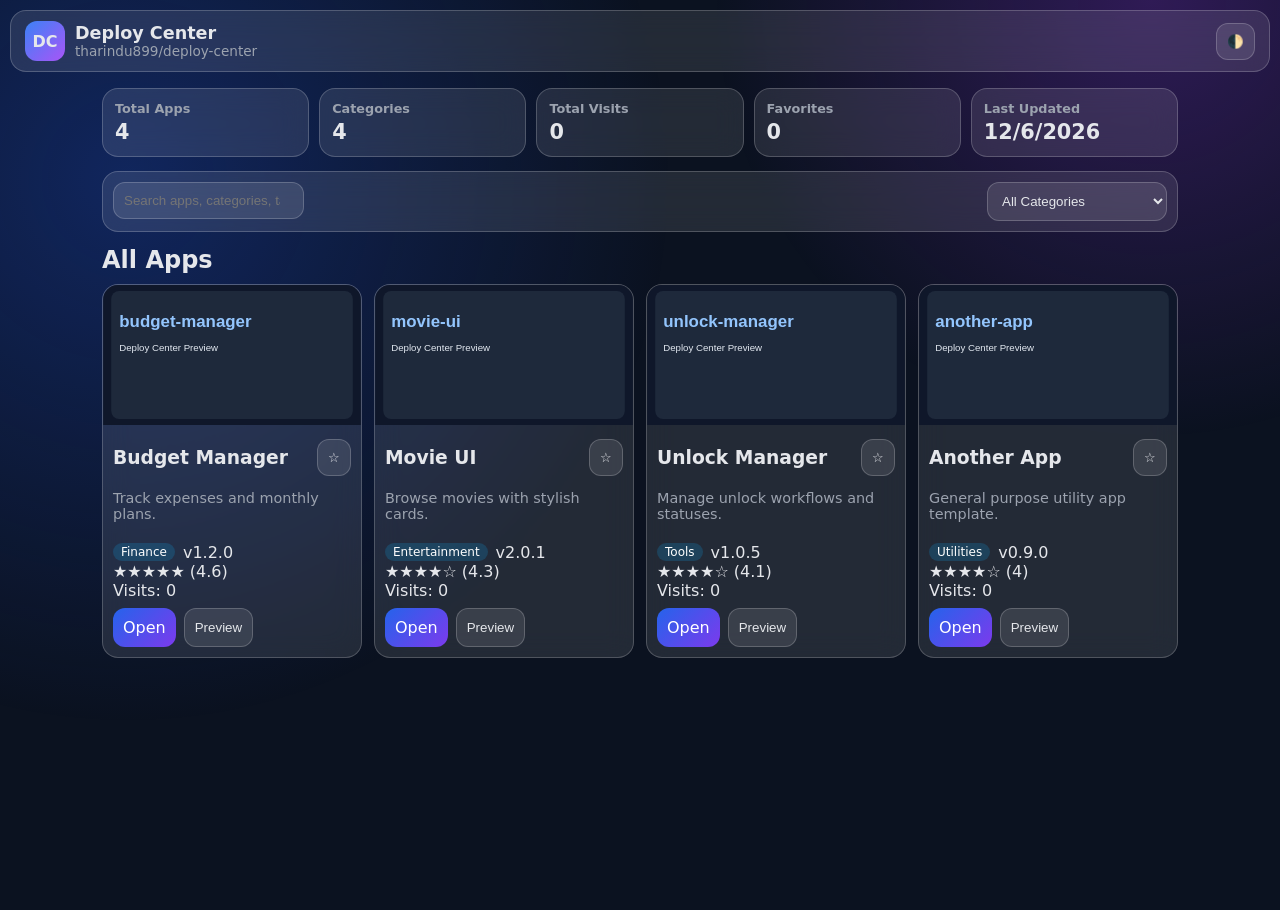
==== index.html @ abc6477f "Replace binary assets with SVG-only assets" ====
<!doctype html>
<html lang="en">
  <head>
    <meta charset="UTF-8" />
    <meta name="viewport" content="width=device-width, initial-scale=1, viewport-fit=cover" />
    <meta name="theme-color" content="#111827" />
    <title>Deploy Center • Web Hub</title>
    <link rel="manifest" href="manifest.json" />
    <link rel="stylesheet" href="style.css" />
  </head>
  <body>
    <div class="bg-gradient"></div>
    <header class="topbar glass">
      <div class="brand">
        <div class="logo">DC</div>
        <div>
          <h1>Deploy Center</h1>
          <p>tharindu899/deploy-center</p>
        </div>
      </div>
      <div class="top-actions">
        <button id="themeToggle" class="btn icon-btn" title="Toggle theme (T)">🌓</button>
      </div>
    </header>

    <main class="container">
      <section class="stats-grid" id="stats"></section>

      <section class="toolbar glass">
        <div class="search-wrap">
          <input id="searchInput" type="search" placeholder="Search apps, categories, tags... ( / )" autocomplete="off" />
          <ul id="suggestions" class="suggestions"></ul>
        </div>
        <select id="categoryFilter">
          <option value="all">All Categories</option>
        </select>
      </section>

      <section id="recentSection" class="section-block">
        <h2>Recent Apps</h2>
        <div id="recentGrid" class="cards-grid"></div>
      </section>

      <section class="section-block">
        <h2>All Apps</h2>
        <div id="appsGrid" class="cards-grid"></div>
      </section>
    </main>

    <button id="installBtn" class="install-fab hidden" title="Install App">Install</button>

    <div id="previewModal" class="modal hidden" aria-hidden="true">
      <div class="modal-content glass">
        <button id="closeModal" class="btn close-btn">✕</button>
        <h3 id="previewTitle">Preview</h3>
        <iframe id="previewFrame" loading="lazy" title="App Preview"></iframe>
      </div>
    </div>

    <template id="cardTemplate">
      <article class="app-card glass">
        <img class="thumb" alt="" />
        <div class="card-body">
          <div class="title-row">
            <h3></h3>
            <button class="btn fav-btn" title="Toggle favorite">☆</button>
          </div>
          <p class="desc"></p>
          <div class="meta">
            <span class="badge category"></span>
            <span class="version"></span>
          </div>
          <div class="stars"></div>
          <div class="visits"></div>
          <div class="actions">
            <a class="btn open-btn" target="_blank" rel="noopener">Open</a>
            <button class="btn preview-btn">Preview</button>
          </div>
        </div>
      </article>
    </template>

    <script src="script.js"></script>
  </body>
</html>
---- style.css ----
:root {
  --bg: #0b1220;
  --text: #e5e7eb;
  --muted: #9ca3af;
  --glass: rgba(255,255,255,.1);
  --border: rgba(255,255,255,.2);
  --accent: #60a5fa;
}
:root.light {
  --bg: #f3f4f6;
  --text: #111827;
  --muted: #374151;
  --glass: rgba(255,255,255,.7);
  --border: rgba(255,255,255,.9);
  --accent: #2563eb;
}
*{box-sizing:border-box}
body{margin:0;font-family:Inter,system-ui,sans-serif;background:var(--bg);color:var(--text);min-height:100vh}
.bg-gradient{position:fixed;inset:0;background:radial-gradient(circle at 10% 20%,#1d4ed855,transparent 40%),radial-gradient(circle at 90% 0%,#9333ea44,transparent 30%);z-index:-1;animation:float 8s ease-in-out infinite alternate}
@keyframes float{to{transform:translateY(-18px)}}
.glass{backdrop-filter:blur(14px);background:var(--glass);border:1px solid var(--border);border-radius:16px}
.topbar{position:sticky;top:0;z-index:10;margin:10px;padding:10px 14px;display:flex;justify-content:space-between;align-items:center}
.brand{display:flex;gap:10px;align-items:center}.brand h1{font-size:1.1rem;margin:0}.brand p{margin:0;font-size:.85rem;color:var(--muted)}
.logo{width:40px;height:40px;border-radius:12px;background:linear-gradient(135deg,#3b82f6,#a855f7);display:grid;place-items:center;font-weight:700}
.container{max-width:1100px;margin:16px auto;padding:0 12px 84px}
.stats-grid{display:grid;grid-template-columns:repeat(auto-fit,minmax(140px,1fr));gap:10px}
.stat{padding:12px}.stat h4{margin:0;color:var(--muted);font-size:.8rem}.stat p{margin:4px 0 0;font-size:1.3rem;font-weight:700}
.toolbar{display:grid;grid-template-columns:1fr 180px;gap:10px;padding:10px;margin:14px 0}
input,select,.btn{border:1px solid var(--border);border-radius:12px;padding:10px;background:var(--glass);color:var(--text)}
.search-wrap{position:relative}.suggestions{position:absolute;inset:44px 0 auto 0;list-style:none;margin:0;padding:4px;max-height:180px;overflow:auto}
.suggestions li{padding:8px;border-radius:8px;cursor:pointer}.suggestions li:hover{background:var(--glass)}
.cards-grid{display:grid;grid-template-columns:repeat(auto-fill,minmax(250px,1fr));gap:12px}
.app-card{overflow:hidden;transform:translateY(8px);opacity:0;animation:fadeIn .4s ease forwards}
@keyframes fadeIn{to{transform:none;opacity:1}}
.thumb{width:100%;height:140px;object-fit:cover}.card-body{padding:10px}.title-row{display:flex;justify-content:space-between;align-items:center}
.title-row h3{margin:0}.desc{color:var(--muted);font-size:.9rem;min-height:38px}.meta{display:flex;gap:8px;align-items:center}
.badge{background:#0ea5e933;color:white;padding:2px 8px;border-radius:999px;font-size:.75rem}
.actions{display:flex;gap:8px;margin-top:8px}.btn{cursor:pointer;text-decoration:none;transition:.2s}.btn:hover{transform:translateY(-1px) scale(1.02)}
.open-btn{background:linear-gradient(135deg,#2563eb,#7c3aed);color:white;border:none}
.install-fab{position:fixed;right:16px;bottom:calc(16px + env(safe-area-inset-bottom));z-index:12}
.modal{position:fixed;inset:0;background:#0008;display:grid;place-items:center;padding:10px}.modal-content{width:min(1000px,100%);height:min(85vh,100%);padding:10px;display:grid;grid-template-rows:auto 1fr;gap:8px}
#previewFrame{width:100%;height:100%;border:none;border-radius:12px;background:white}
.hidden{display:none!important}.section-block h2{margin:10px 0}
@media (max-width:700px){.toolbar{grid-template-columns:1fr}.thumb{height:120px}}
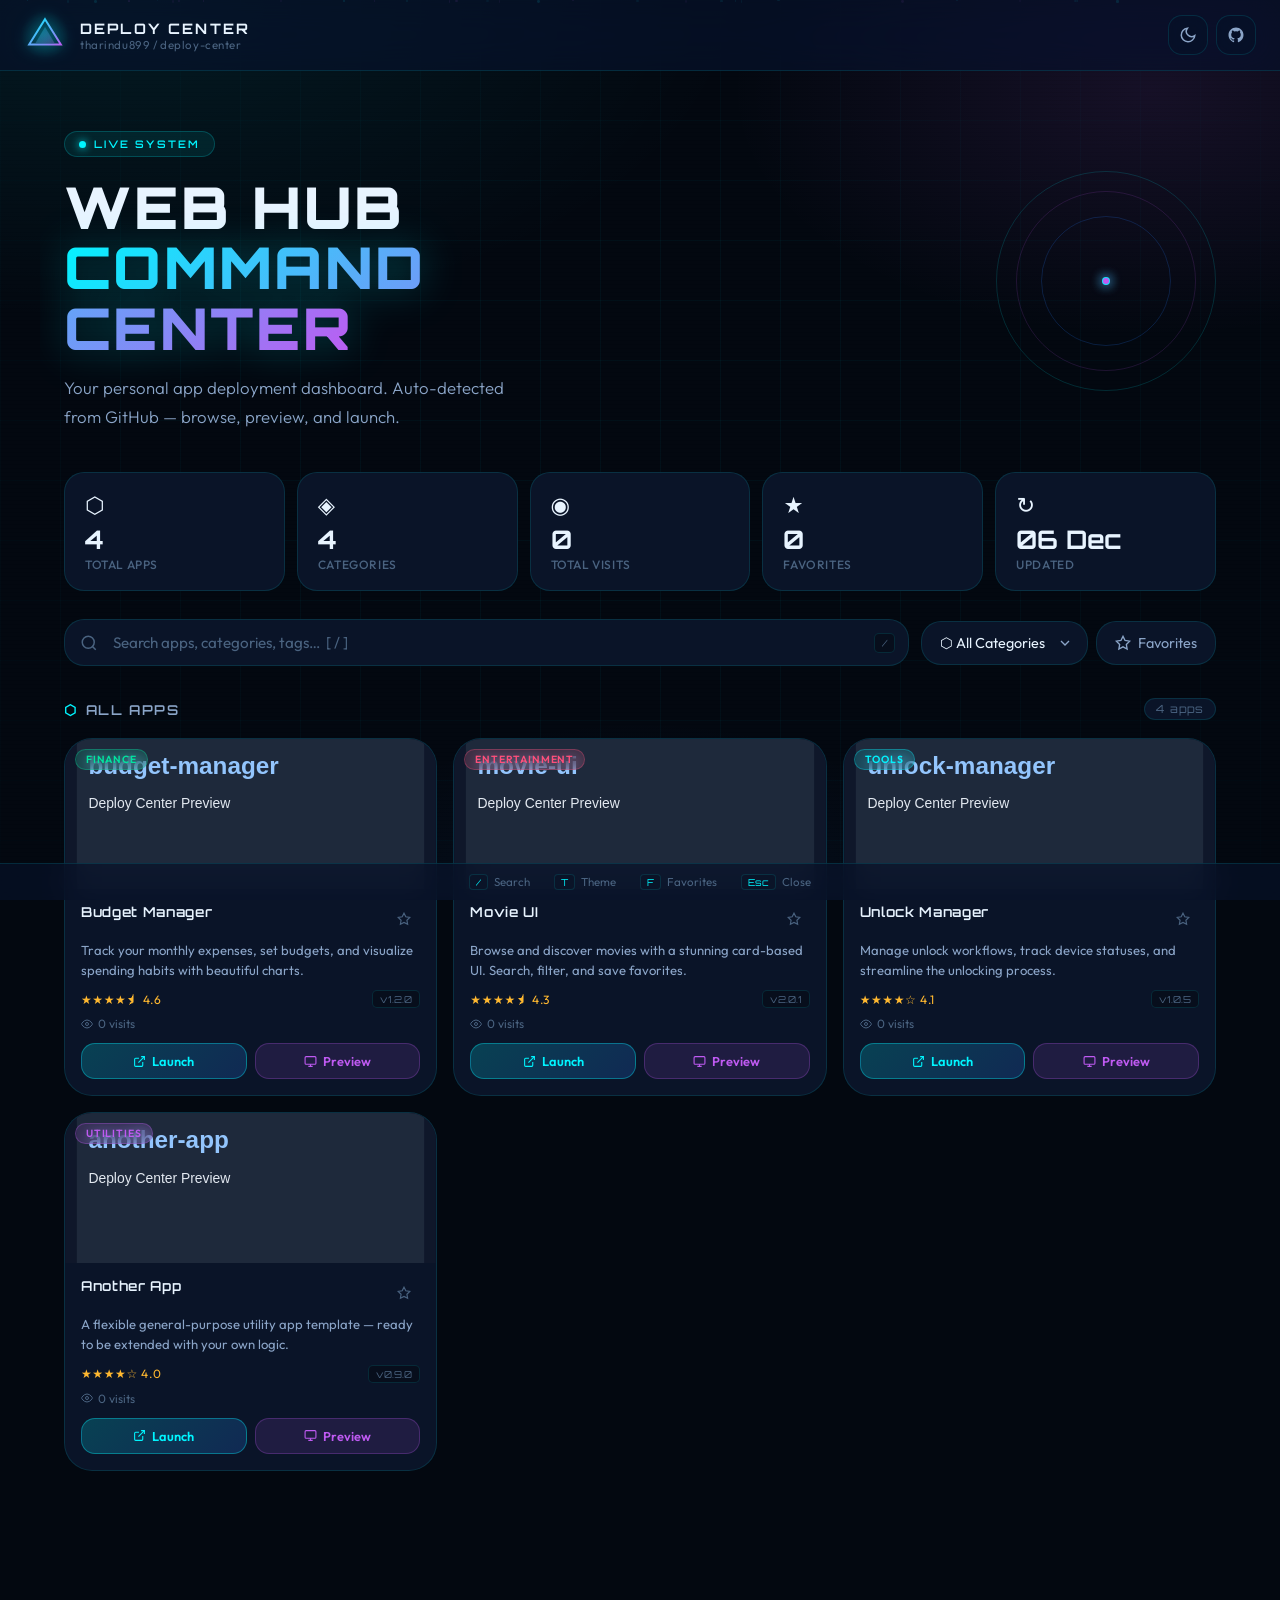
==== commit 2a95e8c6: "ui" ====
--- a/index.html
+++ b/index.html
@@ -1,85 +1,261 @@
 <!doctype html>
 <html lang="en">
-  <head>
-    <meta charset="UTF-8" />
-    <meta name="viewport" content="width=device-width, initial-scale=1, viewport-fit=cover" />
-    <meta name="theme-color" content="#111827" />
-    <title>Deploy Center • Web Hub</title>
-    <link rel="manifest" href="manifest.json" />
-    <link rel="stylesheet" href="style.css" />
-  </head>
-  <body>
-    <div class="bg-gradient"></div>
-    <header class="topbar glass">
-      <div class="brand">
-        <div class="logo">DC</div>
-        <div>
-          <h1>Deploy Center</h1>
-          <p>tharindu899/deploy-center</p>
-        </div>
-      </div>
-      <div class="top-actions">
-        <button id="themeToggle" class="btn icon-btn" title="Toggle theme (T)">🌓</button>
-      </div>
-    </header>
-
-    <main class="container">
-      <section class="stats-grid" id="stats"></section>
-
-      <section class="toolbar glass">
-        <div class="search-wrap">
-          <input id="searchInput" type="search" placeholder="Search apps, categories, tags... ( / )" autocomplete="off" />
-          <ul id="suggestions" class="suggestions"></ul>
-        </div>
-        <select id="categoryFilter">
-          <option value="all">All Categories</option>
+<head>
+  <meta charset="UTF-8" />
+  <meta name="viewport" content="width=device-width, initial-scale=1, viewport-fit=cover" />
+  <meta name="theme-color" content="#050b18" />
+  <meta name="description" content="Deploy Center – Modern Web Hub Dashboard by tharindu899" />
+  <title>Deploy Center • Web Hub</title>
+  <link rel="manifest" href="manifest.json" />
+  <link rel="preconnect" href="https://fonts.googleapis.com" />
+  <link rel="preconnect" href="https://fonts.gstatic.com" crossorigin />
+  <link href="https://fonts.googleapis.com/css2?family=Orbitron:wght@400;600;700;900&family=Outfit:wght@300;400;500;600&display=swap" rel="stylesheet" />
+  <link rel="stylesheet" href="style.css" />
+</head>
+<body>
+
+  <!-- Background layers -->
+  <div class="bg-space"></div>
+  <div class="bg-grid"></div>
+  <div class="bg-scanlines"></div>
+  <div class="particles" id="particles"></div>
+
+  <!-- NAVBAR -->
+  <header class="topbar" id="topbar">
+    <div class="brand">
+      <div class="logo-mark">
+        <svg viewBox="0 0 48 48" fill="none" xmlns="http://www.w3.org/2000/svg">
+          <polygon points="24,4 44,36 4,36" fill="none" stroke="url(#lg1)" stroke-width="2.5"/>
+          <polygon points="24,14 36,34 12,34" fill="url(#lg2)" opacity=".3"/>
+          <defs>
+            <linearGradient id="lg1" x1="0" y1="0" x2="1" y2="1">
+              <stop stop-color="#00f5ff"/>
+              <stop offset="1" stop-color="#bf5af2"/>
+            </linearGradient>
+            <linearGradient id="lg2" x1="0" y1="0" x2="1" y2="1">
+              <stop stop-color="#00f5ff"/>
+              <stop offset="1" stop-color="#bf5af2"/>
+            </linearGradient>
+          </defs>
+        </svg>
+      </div>
+      <div class="brand-text">
+        <span class="brand-title">DEPLOY CENTER</span>
+        <span class="brand-sub">tharindu899 / deploy-center</span>
+      </div>
+    </div>
+
+    <div class="top-actions">
+      <button id="themeToggle" class="icon-btn" title="Toggle Theme (T)" aria-label="Toggle Theme">
+        <svg id="themeIcon" viewBox="0 0 24 24" fill="none" stroke="currentColor" stroke-width="2">
+          <path d="M21 12.79A9 9 0 1 1 11.21 3 7 7 0 0 0 21 12.79z"/>
+        </svg>
+      </button>
+      <a class="icon-btn" href="https://github.com/tharindu899/deploy-center" target="_blank" rel="noopener" title="GitHub Repo" aria-label="GitHub">
+        <svg viewBox="0 0 24 24" fill="currentColor">
+          <path d="M12 2C6.477 2 2 6.484 2 12.017c0 4.425 2.865 8.18 6.839 9.504.5.092.682-.217.682-.483 0-.237-.008-.868-.013-1.703-2.782.605-3.369-1.343-3.369-1.343-.454-1.158-1.11-1.466-1.11-1.466-.908-.62.069-.608.069-.608 1.003.07 1.531 1.032 1.531 1.032.892 1.53 2.341 1.088 2.91.832.092-.647.35-1.088.636-1.338-2.22-.253-4.555-1.113-4.555-4.951 0-1.093.39-1.988 1.029-2.688-.103-.253-.446-1.272.098-2.65 0 0 .84-.27 2.75 1.026A9.564 9.564 0 0 1 12 6.844a9.59 9.59 0 0 1 2.504.337c1.909-1.296 2.747-1.027 2.747-1.027.546 1.379.202 2.398.1 2.651.64.7 1.028 1.595 1.028 2.688 0 3.848-2.339 4.695-4.566 4.943.359.309.678.92.678 1.855 0 1.338-.012 2.419-.012 2.747 0 .268.18.58.688.482A10.02 10.02 0 0 0 22 12.017C22 6.484 17.522 2 12 2z"/>
+        </svg>
+      </a>
+    </div>
+  </header>
+
+  <!-- HERO BANNER -->
+  <section class="hero">
+    <div class="hero-inner">
+      <div class="hero-badge"><span class="pulse-dot"></span> LIVE SYSTEM</div>
+      <h1 class="hero-title">WEB HUB<br><span class="gradient-text">COMMAND CENTER</span></h1>
+      <p class="hero-desc">Your personal app deployment dashboard. Auto-detected from GitHub — browse, preview, and launch.</p>
+    </div>
+    <div class="hero-visual">
+      <div class="orbit-ring ring1"></div>
+      <div class="orbit-ring ring2"></div>
+      <div class="orbit-ring ring3"></div>
+      <div class="orbit-dot dot1"></div>
+      <div class="orbit-dot dot2"></div>
+    </div>
+  </section>
+
+  <main class="container">
+
+    <!-- STATS -->
+    <section class="stats-grid" id="stats" aria-label="Dashboard Statistics"></section>
+
+    <!-- TOOLBAR -->
+    <section class="toolbar" aria-label="Search and Filter">
+      <div class="search-wrap">
+        <svg class="search-icon" viewBox="0 0 24 24" fill="none" stroke="currentColor" stroke-width="2">
+          <circle cx="11" cy="11" r="8"/><line x1="21" y1="21" x2="16.65" y2="16.65"/>
+        </svg>
+        <input id="searchInput" type="search" placeholder="Search apps, categories, tags…  [ / ]" autocomplete="off" spellcheck="false" />
+        <kbd class="shortcut-hint">/</kbd>
+        <ul id="suggestions" class="suggestions" role="listbox" aria-label="Search suggestions"></ul>
+      </div>
+      <div class="filter-group">
+        <select id="categoryFilter" aria-label="Filter by category">
+          <option value="all">⬡ All Categories</option>
         </select>
-      </section>
-
-      <section id="recentSection" class="section-block">
-        <h2>Recent Apps</h2>
-        <div id="recentGrid" class="cards-grid"></div>
-      </section>
-
-      <section class="section-block">
-        <h2>All Apps</h2>
-        <div id="appsGrid" class="cards-grid"></div>
-      </section>
-    </main>
-
-    <button id="installBtn" class="install-fab hidden" title="Install App">Install</button>
-
-    <div id="previewModal" class="modal hidden" aria-hidden="true">
-      <div class="modal-content glass">
-        <button id="closeModal" class="btn close-btn">✕</button>
-        <h3 id="previewTitle">Preview</h3>
-        <iframe id="previewFrame" loading="lazy" title="App Preview"></iframe>
-      </div>
-    </div>
-
-    <template id="cardTemplate">
-      <article class="app-card glass">
-        <img class="thumb" alt="" />
-        <div class="card-body">
-          <div class="title-row">
-            <h3></h3>
-            <button class="btn fav-btn" title="Toggle favorite">☆</button>
-          </div>
-          <p class="desc"></p>
-          <div class="meta">
-            <span class="badge category"></span>
-            <span class="version"></span>
-          </div>
-          <div class="stars"></div>
-          <div class="visits"></div>
-          <div class="actions">
-            <a class="btn open-btn" target="_blank" rel="noopener">Open</a>
-            <button class="btn preview-btn">Preview</button>
-          </div>
-        </div>
-      </article>
-    </template>
-
-    <script src="script.js"></script>
-  </body>
+        <button id="favFilterBtn" class="filter-btn" title="Show Favorites Only" aria-pressed="false">
+          <svg viewBox="0 0 24 24" fill="none" stroke="currentColor" stroke-width="2">
+            <polygon points="12 2 15.09 8.26 22 9.27 17 14.14 18.18 21.02 12 17.77 5.82 21.02 7 14.14 2 9.27 8.91 8.26 12 2"/>
+          </svg>
+          Favorites
+        </button>
+      </div>
+    </section>
+
+    <!-- LOADING SKELETON -->
+    <div id="loadingState" class="loading-state">
+      <div class="skeleton-grid">
+        <div class="skeleton-card"></div>
+        <div class="skeleton-card"></div>
+        <div class="skeleton-card"></div>
+        <div class="skeleton-card"></div>
+      </div>
+      <div class="loading-text">
+        <span class="loading-label" id="loadingLabel">Scanning repositories…</span>
+        <div class="loading-bar"><div class="loading-fill" id="loadingFill"></div></div>
+      </div>
+    </div>
+
+    <!-- RECENT APPS -->
+    <section id="recentSection" class="section-block hidden" aria-label="Recently Opened Apps">
+      <div class="section-header">
+        <h2><span class="section-icon">⏱</span> Recent</h2>
+        <span class="section-count" id="recentCount"></span>
+      </div>
+      <div id="recentGrid" class="cards-grid horizontal-scroll"></div>
+    </section>
+
+    <!-- FAVORITES -->
+    <section id="favSection" class="section-block hidden" aria-label="Favorite Apps">
+      <div class="section-header">
+        <h2><span class="section-icon">★</span> Favorites</h2>
+        <span class="section-count" id="favCount"></span>
+      </div>
+      <div id="favGrid" class="cards-grid horizontal-scroll"></div>
+    </section>
+
+    <!-- ALL APPS -->
+    <section class="section-block" aria-label="All Apps">
+      <div class="section-header">
+        <h2><span class="section-icon">⬡</span> All Apps</h2>
+        <span class="section-count" id="appsCount"></span>
+      </div>
+      <div id="appsGrid" class="cards-grid main-grid"></div>
+      <div id="emptyState" class="empty-state hidden">
+        <div class="empty-icon">⬡</div>
+        <p>No apps match your search.</p>
+        <button onclick="document.getElementById('searchInput').value=''; window.applyFilters();" class="btn-reset">Clear Search</button>
+      </div>
+    </section>
+
+  </main>
+
+  <!-- FAB INSTALL BUTTON -->
+  <button id="installBtn" class="install-fab hidden" aria-label="Install App as PWA">
+    <svg viewBox="0 0 24 24" fill="none" stroke="currentColor" stroke-width="2">
+      <path d="M21 15v4a2 2 0 0 1-2 2H5a2 2 0 0 1-2-2v-4"/><polyline points="7 10 12 15 17 10"/><line x1="12" y1="15" x2="12" y2="3"/>
+    </svg>
+    <span>Install</span>
+  </button>
+
+  <!-- KEYBOARD SHORTCUTS HINT -->
+  <div class="shortcuts-bar" id="shortcutsBar">
+    <span><kbd>/</kbd> Search</span>
+    <span><kbd>T</kbd> Theme</span>
+    <span><kbd>F</kbd> Favorites</span>
+    <span><kbd>Esc</kbd> Close</span>
+  </div>
+
+  <!-- PREVIEW MODAL -->
+  <div id="previewModal" class="modal hidden" role="dialog" aria-modal="true" aria-labelledby="previewTitle">
+    <div class="modal-backdrop"></div>
+    <div class="modal-panel">
+      <div class="modal-header">
+        <div class="modal-title-wrap">
+          <span class="modal-chip" id="previewCategory"></span>
+          <h3 id="previewTitle">Preview</h3>
+        </div>
+        <div class="modal-controls">
+          <a id="previewOpenLink" class="btn-modal-open" target="_blank" rel="noopener">
+            <svg viewBox="0 0 24 24" fill="none" stroke="currentColor" stroke-width="2">
+              <path d="M18 13v6a2 2 0 0 1-2 2H5a2 2 0 0 1-2-2V8a2 2 0 0 1 2-2h6"/>
+              <polyline points="15 3 21 3 21 9"/><line x1="10" y1="14" x2="21" y2="3"/>
+            </svg>
+            Open
+          </a>
+          <button id="closeModal" class="btn-modal-close" aria-label="Close preview">
+            <svg viewBox="0 0 24 24" fill="none" stroke="currentColor" stroke-width="2">
+              <line x1="18" y1="6" x2="6" y2="18"/><line x1="6" y1="6" x2="18" y2="18"/>
+            </svg>
+          </button>
+        </div>
+      </div>
+      <div class="modal-frame-wrap">
+        <div class="frame-loading" id="frameLoading">
+          <div class="frame-spinner"></div>
+          <span>Loading preview…</span>
+        </div>
+        <iframe id="previewFrame" loading="lazy" title="App Preview" sandbox="allow-scripts allow-same-origin allow-forms"></iframe>
+      </div>
+    </div>
+  </div>
+
+  <!-- APP CARD TEMPLATE -->
+  <template id="cardTemplate">
+    <article class="app-card">
+      <div class="card-glow"></div>
+      <div class="card-thumb-wrap">
+        <img class="thumb" alt="" loading="lazy" />
+        <div class="thumb-overlay">
+          <button class="btn-preview-hover">
+            <svg viewBox="0 0 24 24" fill="none" stroke="currentColor" stroke-width="2">
+              <circle cx="12" cy="12" r="10"/><polygon points="10 8 16 12 10 16 10 8"/>
+            </svg>
+            Preview
+          </button>
+        </div>
+        <div class="card-category-chip category-chip"></div>
+      </div>
+      <div class="card-body">
+        <div class="title-row">
+          <h3 class="card-name"></h3>
+          <button class="fav-btn" title="Toggle favorite" aria-label="Toggle favorite">
+            <svg viewBox="0 0 24 24" fill="none" stroke="currentColor" stroke-width="2">
+              <polygon points="12 2 15.09 8.26 22 9.27 17 14.14 18.18 21.02 12 17.77 5.82 21.02 7 14.14 2 9.27 8.91 8.26 12 2"/>
+            </svg>
+          </button>
+        </div>
+        <p class="card-desc"></p>
+        <div class="card-meta">
+          <div class="stars" aria-label="Rating"></div>
+          <span class="version-badge"></span>
+        </div>
+        <div class="visits-row">
+          <svg viewBox="0 0 24 24" fill="none" stroke="currentColor" stroke-width="2" class="visit-icon">
+            <path d="M1 12s4-8 11-8 11 8 11 8-4 8-11 8-11-8-11-8z"/><circle cx="12" cy="12" r="3"/>
+          </svg>
+          <span class="visits-label"></span>
+        </div>
+        <div class="card-actions">
+          <a class="btn-open" target="_blank" rel="noopener">
+            <svg viewBox="0 0 24 24" fill="none" stroke="currentColor" stroke-width="2">
+              <path d="M18 13v6a2 2 0 0 1-2 2H5a2 2 0 0 1-2-2V8a2 2 0 0 1 2-2h6"/>
+              <polyline points="15 3 21 3 21 9"/><line x1="10" y1="14" x2="21" y2="3"/>
+            </svg>
+            Launch
+          </a>
+          <button class="btn-preview">
+            <svg viewBox="0 0 24 24" fill="none" stroke="currentColor" stroke-width="2">
+              <rect x="2" y="3" width="20" height="14" rx="2"/><line x1="8" y1="21" x2="16" y2="21"/><line x1="12" y1="17" x2="12" y2="21"/>
+            </svg>
+            Preview
+          </button>
+        </div>
+      </div>
+    </article>
+  </template>
+
+  <script src="script.js"></script>
+</body>
 </html>
--- a/style.css
+++ b/style.css
@@ -1,44 +1,936 @@
+/* ============================================================
+   DEPLOY CENTER — Neon Command Center UI
+   ============================================================ */
+
+/* ── Google Fonts: Orbitron + Outfit ── */
+@import url('https://fonts.googleapis.com/css2?family=Orbitron:wght@400;600;700;900&family=Outfit:wght@300;400;500;600&display=swap');
+
+/* ── CSS Variables ── */
 :root {
-  --bg: #0b1220;
-  --text: #e5e7eb;
-  --muted: #9ca3af;
-  --glass: rgba(255,255,255,.1);
-  --border: rgba(255,255,255,.2);
-  --accent: #60a5fa;
-}
+  /* Space Dark Theme (default) */
+  --bg-deep:       #030810;
+  --bg-surface:    #070e1c;
+  --bg-card:       #0a1428;
+  --bg-card-hover: #0d1a36;
+  --bg-glass:      rgba(8, 18, 40, 0.7);
+
+  --text-primary:  #e8f4ff;
+  --text-secondary:#8ba5c8;
+  --text-muted:    #4a6380;
+
+  --cyan:     #00f5ff;
+  --violet:   #bf5af2;
+  --blue:     #2a7fff;
+  --green:    #00e5a0;
+  --amber:    #ffb830;
+  --red:      #ff4f7b;
+
+  --border:        rgba(0, 245, 255, 0.12);
+  --border-hover:  rgba(0, 245, 255, 0.35);
+
+  --glow-cyan:     0 0 20px rgba(0, 245, 255, 0.25), 0 0 40px rgba(0, 245, 255, 0.1);
+  --glow-violet:   0 0 20px rgba(191, 90, 242, 0.25), 0 0 40px rgba(191, 90, 242, 0.1);
+
+  --radius-sm: 8px;
+  --radius-md: 14px;
+  --radius-lg: 20px;
+  --radius-xl: 28px;
+
+  --font-display: 'Orbitron', monospace;
+  --font-body:    'Outfit', system-ui, sans-serif;
+
+  --transition: 0.25s cubic-bezier(0.4, 0, 0.2, 1);
+}
+
+/* ── Light Theme ── */
 :root.light {
-  --bg: #f3f4f6;
-  --text: #111827;
-  --muted: #374151;
-  --glass: rgba(255,255,255,.7);
-  --border: rgba(255,255,255,.9);
-  --accent: #2563eb;
-}
-*{box-sizing:border-box}
-body{margin:0;font-family:Inter,system-ui,sans-serif;background:var(--bg);color:var(--text);min-height:100vh}
-.bg-gradient{position:fixed;inset:0;background:radial-gradient(circle at 10% 20%,#1d4ed855,transparent 40%),radial-gradient(circle at 90% 0%,#9333ea44,transparent 30%);z-index:-1;animation:float 8s ease-in-out infinite alternate}
-@keyframes float{to{transform:translateY(-18px)}}
-.glass{backdrop-filter:blur(14px);background:var(--glass);border:1px solid var(--border);border-radius:16px}
-.topbar{position:sticky;top:0;z-index:10;margin:10px;padding:10px 14px;display:flex;justify-content:space-between;align-items:center}
-.brand{display:flex;gap:10px;align-items:center}.brand h1{font-size:1.1rem;margin:0}.brand p{margin:0;font-size:.85rem;color:var(--muted)}
-.logo{width:40px;height:40px;border-radius:12px;background:linear-gradient(135deg,#3b82f6,#a855f7);display:grid;place-items:center;font-weight:700}
-.container{max-width:1100px;margin:16px auto;padding:0 12px 84px}
-.stats-grid{display:grid;grid-template-columns:repeat(auto-fit,minmax(140px,1fr));gap:10px}
-.stat{padding:12px}.stat h4{margin:0;color:var(--muted);font-size:.8rem}.stat p{margin:4px 0 0;font-size:1.3rem;font-weight:700}
-.toolbar{display:grid;grid-template-columns:1fr 180px;gap:10px;padding:10px;margin:14px 0}
-input,select,.btn{border:1px solid var(--border);border-radius:12px;padding:10px;background:var(--glass);color:var(--text)}
-.search-wrap{position:relative}.suggestions{position:absolute;inset:44px 0 auto 0;list-style:none;margin:0;padding:4px;max-height:180px;overflow:auto}
-.suggestions li{padding:8px;border-radius:8px;cursor:pointer}.suggestions li:hover{background:var(--glass)}
-.cards-grid{display:grid;grid-template-columns:repeat(auto-fill,minmax(250px,1fr));gap:12px}
-.app-card{overflow:hidden;transform:translateY(8px);opacity:0;animation:fadeIn .4s ease forwards}
-@keyframes fadeIn{to{transform:none;opacity:1}}
-.thumb{width:100%;height:140px;object-fit:cover}.card-body{padding:10px}.title-row{display:flex;justify-content:space-between;align-items:center}
-.title-row h3{margin:0}.desc{color:var(--muted);font-size:.9rem;min-height:38px}.meta{display:flex;gap:8px;align-items:center}
-.badge{background:#0ea5e933;color:white;padding:2px 8px;border-radius:999px;font-size:.75rem}
-.actions{display:flex;gap:8px;margin-top:8px}.btn{cursor:pointer;text-decoration:none;transition:.2s}.btn:hover{transform:translateY(-1px) scale(1.02)}
-.open-btn{background:linear-gradient(135deg,#2563eb,#7c3aed);color:white;border:none}
-.install-fab{position:fixed;right:16px;bottom:calc(16px + env(safe-area-inset-bottom));z-index:12}
-.modal{position:fixed;inset:0;background:#0008;display:grid;place-items:center;padding:10px}.modal-content{width:min(1000px,100%);height:min(85vh,100%);padding:10px;display:grid;grid-template-rows:auto 1fr;gap:8px}
-#previewFrame{width:100%;height:100%;border:none;border-radius:12px;background:white}
-.hidden{display:none!important}.section-block h2{margin:10px 0}
-@media (max-width:700px){.toolbar{grid-template-columns:1fr}.thumb{height:120px}}
+  --bg-deep:       #f0f4fb;
+  --bg-surface:    #e8eef9;
+  --bg-card:       #ffffff;
+  --bg-card-hover: #f7f9ff;
+  --bg-glass:      rgba(255, 255, 255, 0.85);
+
+  --text-primary:  #0e1a2d;
+  --text-secondary:#3a5070;
+  --text-muted:    #7a90a8;
+
+  --border:        rgba(42, 127, 255, 0.18);
+  --border-hover:  rgba(42, 127, 255, 0.45);
+
+  --glow-cyan:     0 0 20px rgba(42, 127, 255, 0.15);
+  --glow-violet:   0 0 20px rgba(191, 90, 242, 0.15);
+}
+
+/* ── Reset & Base ── */
+*, *::before, *::after { box-sizing: border-box; margin: 0; padding: 0; }
+html { scroll-behavior: smooth; }
+body {
+  font-family: var(--font-body);
+  background: var(--bg-deep);
+  color: var(--text-primary);
+  min-height: 100vh;
+  overflow-x: hidden;
+  transition: background var(--transition), color var(--transition);
+}
+
+/* ── Scrollbar ── */
+::-webkit-scrollbar { width: 6px; height: 6px; }
+::-webkit-scrollbar-track { background: var(--bg-surface); }
+::-webkit-scrollbar-thumb { background: var(--border-hover); border-radius: 99px; }
+
+/* ── Background: Space ── */
+.bg-space {
+  position: fixed; inset: 0; z-index: -3;
+  background:
+    radial-gradient(ellipse 80% 60% at 10% 0%, rgba(0,245,255,0.08) 0%, transparent 60%),
+    radial-gradient(ellipse 60% 50% at 90% 10%, rgba(191,90,242,0.1) 0%, transparent 55%),
+    radial-gradient(ellipse 50% 40% at 50% 100%, rgba(42,127,255,0.07) 0%, transparent 50%),
+    var(--bg-deep);
+  transition: background var(--transition);
+}
+
+/* ── Background: Grid ── */
+.bg-grid {
+  position: fixed; inset: 0; z-index: -2;
+  background-image:
+    linear-gradient(rgba(0,245,255,0.04) 1px, transparent 1px),
+    linear-gradient(90deg, rgba(0,245,255,0.04) 1px, transparent 1px);
+  background-size: 60px 60px;
+  mask-image: radial-gradient(ellipse 80% 80% at 50% 50%, black 30%, transparent 100%);
+}
+
+/* ── Background: Scanlines ── */
+.bg-scanlines {
+  position: fixed; inset: 0; z-index: -1; pointer-events: none;
+  background: repeating-linear-gradient(0deg, transparent, transparent 3px, rgba(0,0,0,0.08) 3px, rgba(0,0,0,0.08) 4px);
+  opacity: 0.4;
+}
+
+/* ── Particles ── */
+.particles {
+  position: fixed; inset: 0; z-index: -1; pointer-events: none;
+  overflow: hidden;
+}
+.particle {
+  position: absolute;
+  width: 2px; height: 2px;
+  border-radius: 50%;
+  background: var(--cyan);
+  opacity: 0;
+  animation: particle-float linear infinite;
+}
+@keyframes particle-float {
+  0%   { transform: translateY(100vh) translateX(0); opacity: 0; }
+  10%  { opacity: 0.7; }
+  90%  { opacity: 0.5; }
+  100% { transform: translateY(-20vh) translateX(40px); opacity: 0; }
+}
+
+/* ============================================================
+   TOPBAR
+   ============================================================ */
+.topbar {
+  position: sticky; top: 0; z-index: 100;
+  padding: 14px 24px;
+  display: flex; justify-content: space-between; align-items: center;
+  backdrop-filter: blur(20px) saturate(180%);
+  background: var(--bg-glass);
+  border-bottom: 1px solid var(--border);
+  transition: background var(--transition), border-color var(--transition);
+}
+
+.brand { display: flex; align-items: center; gap: 14px; }
+.logo-mark {
+  width: 42px; height: 42px;
+  display: flex; align-items: center; justify-content: center;
+  position: relative;
+  filter: drop-shadow(0 0 8px rgba(0,245,255,0.6));
+}
+.logo-mark svg { width: 38px; height: 38px; }
+.logo-mark::after {
+  content: '';
+  position: absolute; inset: -4px;
+  border-radius: 50%;
+  background: radial-gradient(circle, rgba(0,245,255,0.15), transparent 70%);
+  animation: logo-pulse 3s ease-in-out infinite;
+}
+@keyframes logo-pulse { 0%,100%{opacity:0.5;transform:scale(1)} 50%{opacity:1;transform:scale(1.1)} }
+
+.brand-text { display: flex; flex-direction: column; }
+.brand-title {
+  font-family: var(--font-display);
+  font-size: 0.9rem;
+  font-weight: 700;
+  letter-spacing: 0.15em;
+  color: var(--text-primary);
+}
+.brand-sub { font-size: 0.72rem; color: var(--text-muted); font-weight: 400; letter-spacing: 0.05em; }
+
+.top-actions { display: flex; gap: 8px; align-items: center; }
+.icon-btn {
+  width: 40px; height: 40px;
+  border: 1px solid var(--border);
+  border-radius: var(--radius-md);
+  background: var(--bg-glass);
+  color: var(--text-secondary);
+  cursor: pointer;
+  display: flex; align-items: center; justify-content: center;
+  transition: all var(--transition);
+  text-decoration: none;
+  backdrop-filter: blur(10px);
+}
+.icon-btn svg { width: 18px; height: 18px; }
+.icon-btn:hover {
+  border-color: var(--cyan);
+  color: var(--cyan);
+  box-shadow: var(--glow-cyan);
+  transform: translateY(-1px);
+}
+
+/* ============================================================
+   HERO
+   ============================================================ */
+.hero {
+  position: relative;
+  padding: 60px 24px 40px;
+  max-width: 1200px;
+  margin: 0 auto;
+  display: grid;
+  grid-template-columns: 1fr auto;
+  align-items: center;
+  gap: 40px;
+  overflow: hidden;
+}
+
+.hero-inner { max-width: 580px; }
+
+.hero-badge {
+  display: inline-flex; align-items: center; gap: 8px;
+  font-family: var(--font-display);
+  font-size: 0.65rem;
+  font-weight: 600;
+  letter-spacing: 0.2em;
+  color: var(--cyan);
+  background: rgba(0, 245, 255, 0.08);
+  border: 1px solid rgba(0, 245, 255, 0.2);
+  border-radius: 99px;
+  padding: 5px 14px;
+  margin-bottom: 20px;
+}
+.pulse-dot {
+  width: 7px; height: 7px;
+  border-radius: 50%;
+  background: var(--cyan);
+  box-shadow: 0 0 8px var(--cyan);
+  animation: pulse-dot 1.5s ease-in-out infinite;
+}
+@keyframes pulse-dot { 0%,100%{opacity:1;transform:scale(1)} 50%{opacity:0.4;transform:scale(0.7)} }
+
+.hero-title {
+  font-family: var(--font-display);
+  font-size: clamp(2rem, 5vw, 3.6rem);
+  font-weight: 900;
+  line-height: 1.05;
+  letter-spacing: 0.04em;
+  color: var(--text-primary);
+  margin-bottom: 16px;
+}
+.gradient-text {
+  background: linear-gradient(135deg, var(--cyan) 0%, var(--violet) 100%);
+  -webkit-background-clip: text;
+  -webkit-text-fill-color: transparent;
+  background-clip: text;
+  filter: drop-shadow(0 0 20px rgba(0,245,255,0.3));
+}
+.hero-desc {
+  font-size: 1.05rem;
+  font-weight: 300;
+  color: var(--text-secondary);
+  line-height: 1.7;
+  max-width: 480px;
+}
+
+/* Hero Visual: Orbit Rings */
+.hero-visual {
+  position: relative;
+  width: 220px; height: 220px;
+  flex-shrink: 0;
+}
+.orbit-ring {
+  position: absolute; border-radius: 50%;
+  border: 1px solid rgba(0,245,255,0.15);
+  animation: orbit-spin linear infinite;
+}
+.ring1 { inset: 0; animation-duration: 20s; }
+.ring2 { inset: 20px; animation-duration: 15s; animation-direction: reverse; border-color: rgba(191,90,242,0.15); }
+.ring3 { inset: 45px; animation-duration: 10s; border-color: rgba(42,127,255,0.2); }
+@keyframes orbit-spin { from{transform:rotate(0)} to{transform:rotate(360deg)} }
+
+.orbit-dot {
+  position: absolute;
+  width: 8px; height: 8px;
+  border-radius: 50%;
+  animation: orbit-dot-spin linear infinite;
+}
+.dot1 {
+  background: var(--cyan);
+  box-shadow: 0 0 12px var(--cyan);
+  top: 50%; left: 50%;
+  margin: -4px 0 0 -4px;
+  transform-origin: -106px 4px;
+  animation-duration: 8s;
+}
+.dot2 {
+  background: var(--violet);
+  box-shadow: 0 0 12px var(--violet);
+  top: 50%; left: 50%;
+  margin: -3px 0 0 -3px;
+  width: 6px; height: 6px;
+  transform-origin: -60px 3px;
+  animation-duration: 5s;
+  animation-direction: reverse;
+}
+@keyframes orbit-dot-spin { from{transform:rotate(0deg)} to{transform:rotate(360deg)} }
+
+/* ============================================================
+   CONTAINER & LAYOUT
+   ============================================================ */
+.container {
+  max-width: 1200px;
+  margin: 0 auto;
+  padding: 0 24px 120px;
+}
+
+/* ============================================================
+   STATS GRID
+   ============================================================ */
+.stats-grid {
+  display: grid;
+  grid-template-columns: repeat(auto-fit, minmax(160px, 1fr));
+  gap: 12px;
+  margin-bottom: 28px;
+}
+.stat-card {
+  position: relative;
+  background: var(--bg-card);
+  border: 1px solid var(--border);
+  border-radius: var(--radius-lg);
+  padding: 18px 20px;
+  overflow: hidden;
+  transition: all var(--transition);
+  cursor: default;
+}
+.stat-card::before {
+  content: '';
+  position: absolute; top: 0; left: 0; right: 0; height: 2px;
+  background: linear-gradient(90deg, var(--cyan), var(--violet));
+  opacity: 0;
+  transition: opacity var(--transition);
+}
+.stat-card:hover { border-color: var(--border-hover); transform: translateY(-3px); box-shadow: var(--glow-cyan); }
+.stat-card:hover::before { opacity: 1; }
+.stat-icon { font-size: 1.4rem; margin-bottom: 8px; display: block; }
+.stat-value {
+  font-family: var(--font-display);
+  font-size: 1.6rem;
+  font-weight: 700;
+  color: var(--text-primary);
+  line-height: 1;
+}
+.stat-label { font-size: 0.75rem; color: var(--text-muted); margin-top: 5px; font-weight: 500; letter-spacing: 0.05em; text-transform: uppercase; }
+
+/* ============================================================
+   TOOLBAR
+   ============================================================ */
+.toolbar {
+  display: grid;
+  grid-template-columns: 1fr auto;
+  gap: 12px;
+  margin-bottom: 32px;
+  align-items: center;
+}
+.filter-group { display: flex; gap: 8px; align-items: center; }
+
+.search-wrap {
+  position: relative;
+  display: flex; align-items: center;
+}
+.search-icon {
+  position: absolute; left: 16px;
+  width: 18px; height: 18px;
+  color: var(--text-muted);
+  pointer-events: none;
+}
+.shortcut-hint {
+  position: absolute; right: 14px;
+  font-family: var(--font-display);
+  font-size: 0.65rem;
+  color: var(--text-muted);
+  background: var(--bg-surface);
+  border: 1px solid var(--border);
+  border-radius: 5px;
+  padding: 2px 7px;
+  pointer-events: none;
+}
+
+#searchInput {
+  width: 100%;
+  padding: 13px 48px;
+  background: var(--bg-card);
+  border: 1px solid var(--border);
+  border-radius: var(--radius-lg);
+  color: var(--text-primary);
+  font-family: var(--font-body);
+  font-size: 0.95rem;
+  font-weight: 400;
+  outline: none;
+  transition: all var(--transition);
+}
+#searchInput::placeholder { color: var(--text-muted); }
+#searchInput:focus {
+  border-color: var(--cyan);
+  box-shadow: 0 0 0 3px rgba(0, 245, 255, 0.1), var(--glow-cyan);
+}
+
+.suggestions {
+  position: absolute; top: calc(100% + 6px); left: 0; right: 0;
+  list-style: none;
+  background: var(--bg-card);
+  border: 1px solid var(--border-hover);
+  border-radius: var(--radius-md);
+  overflow: hidden;
+  z-index: 50;
+  box-shadow: 0 8px 32px rgba(0,0,0,0.4);
+}
+.suggestions:empty { display: none; }
+.suggestions li {
+  padding: 11px 18px;
+  cursor: pointer;
+  font-size: 0.9rem;
+  color: var(--text-secondary);
+  display: flex; align-items: center; gap: 10px;
+  transition: background var(--transition), color var(--transition);
+}
+.suggestions li::before { content: '→'; color: var(--cyan); font-size: 0.75rem; }
+.suggestions li:hover { background: rgba(0,245,255,0.06); color: var(--text-primary); }
+
+#categoryFilter {
+  padding: 12px 18px;
+  background: var(--bg-card);
+  border: 1px solid var(--border);
+  border-radius: var(--radius-lg);
+  color: var(--text-primary);
+  font-family: var(--font-body);
+  font-size: 0.9rem;
+  outline: none;
+  cursor: pointer;
+  transition: all var(--transition);
+  appearance: none;
+  -webkit-appearance: none;
+  background-image: url("data:image/svg+xml,%3Csvg xmlns='http://www.w3.org/2000/svg' viewBox='0 0 24 24' fill='none' stroke='%238ba5c8' stroke-width='2'%3E%3Cpolyline points='6 9 12 15 18 9'/%3E%3C/svg%3E");
+  background-repeat: no-repeat;
+  background-position: right 14px center;
+  background-size: 16px;
+  padding-right: 42px;
+}
+#categoryFilter:focus { border-color: var(--violet); box-shadow: 0 0 0 3px rgba(191,90,242,0.1); }
+
+.filter-btn {
+  display: flex; align-items: center; gap: 7px;
+  padding: 12px 18px;
+  background: var(--bg-card);
+  border: 1px solid var(--border);
+  border-radius: var(--radius-lg);
+  color: var(--text-secondary);
+  font-family: var(--font-body);
+  font-size: 0.9rem;
+  cursor: pointer;
+  transition: all var(--transition);
+  white-space: nowrap;
+}
+.filter-btn svg { width: 16px; height: 16px; }
+.filter-btn:hover, .filter-btn[aria-pressed="true"] {
+  border-color: var(--amber);
+  color: var(--amber);
+  box-shadow: 0 0 12px rgba(255,184,48,0.2);
+}
+.filter-btn[aria-pressed="true"] svg { fill: var(--amber); }
+
+/* ============================================================
+   LOADING STATE
+   ============================================================ */
+.loading-state { padding: 20px 0; }
+.skeleton-grid {
+  display: grid;
+  grid-template-columns: repeat(auto-fill, minmax(280px, 1fr));
+  gap: 16px;
+  margin-bottom: 24px;
+}
+.skeleton-card {
+  height: 320px;
+  background: var(--bg-card);
+  border: 1px solid var(--border);
+  border-radius: var(--radius-xl);
+  background: linear-gradient(90deg, var(--bg-card) 25%, var(--bg-card-hover) 50%, var(--bg-card) 75%);
+  background-size: 200% 100%;
+  animation: shimmer 1.5s infinite;
+}
+@keyframes shimmer { 0%{background-position:200% 0} 100%{background-position:-200% 0} }
+
+.loading-text { text-align: center; }
+.loading-label {
+  font-family: var(--font-display);
+  font-size: 0.75rem;
+  letter-spacing: 0.15em;
+  color: var(--cyan);
+  display: block;
+  margin-bottom: 10px;
+}
+.loading-bar {
+  width: 200px; height: 3px;
+  background: var(--border);
+  border-radius: 99px;
+  margin: 0 auto;
+  overflow: hidden;
+}
+.loading-fill {
+  height: 100%;
+  width: 40%;
+  background: linear-gradient(90deg, var(--cyan), var(--violet));
+  border-radius: 99px;
+  animation: loading-progress 1.5s ease-in-out infinite;
+}
+@keyframes loading-progress { 0%{margin-left:-40%} 100%{margin-left:140%} }
+
+/* ============================================================
+   SECTION BLOCKS
+   ============================================================ */
+.section-block { margin-bottom: 40px; }
+.section-header {
+  display: flex; align-items: center; justify-content: space-between;
+  margin-bottom: 18px;
+}
+.section-header h2 {
+  font-family: var(--font-display);
+  font-size: 0.85rem;
+  font-weight: 600;
+  letter-spacing: 0.12em;
+  color: var(--text-secondary);
+  text-transform: uppercase;
+  display: flex; align-items: center; gap: 8px;
+}
+.section-icon { color: var(--cyan); }
+.section-count {
+  font-family: var(--font-display);
+  font-size: 0.7rem;
+  color: var(--text-muted);
+  background: var(--bg-card);
+  border: 1px solid var(--border);
+  border-radius: 99px;
+  padding: 3px 11px;
+  letter-spacing: 0.1em;
+}
+
+.cards-grid { display: grid; gap: 16px; }
+.main-grid { grid-template-columns: repeat(auto-fill, minmax(280px, 1fr)); }
+
+.horizontal-scroll {
+  grid-template-columns: none;
+  grid-auto-flow: column;
+  grid-auto-columns: 260px;
+  overflow-x: auto;
+  padding-bottom: 8px;
+  scrollbar-width: thin;
+}
+
+/* ============================================================
+   APP CARD
+   ============================================================ */
+.app-card {
+  position: relative;
+  background: var(--bg-card);
+  border: 1px solid var(--border);
+  border-radius: var(--radius-xl);
+  overflow: hidden;
+  transition: all 0.3s cubic-bezier(0.4, 0, 0.2, 1);
+  opacity: 0;
+  transform: translateY(20px);
+  animation: card-in 0.5s cubic-bezier(0.4, 0, 0.2, 1) forwards;
+}
+@keyframes card-in { to { opacity: 1; transform: none; } }
+.app-card:nth-child(1){ animation-delay: 0.05s; }
+.app-card:nth-child(2){ animation-delay: 0.1s; }
+.app-card:nth-child(3){ animation-delay: 0.15s; }
+.app-card:nth-child(4){ animation-delay: 0.2s; }
+.app-card:nth-child(5){ animation-delay: 0.25s; }
+.app-card:nth-child(6){ animation-delay: 0.3s; }
+.app-card:nth-child(7){ animation-delay: 0.35s; }
+.app-card:nth-child(8){ animation-delay: 0.4s; }
+
+.card-glow {
+  position: absolute; inset: -1px;
+  border-radius: var(--radius-xl);
+  background: linear-gradient(135deg, rgba(0,245,255,0.15), transparent 40%, rgba(191,90,242,0.1));
+  opacity: 0;
+  transition: opacity var(--transition);
+  pointer-events: none;
+}
+.app-card:hover {
+  border-color: var(--border-hover);
+  transform: translateY(-6px);
+  box-shadow: 0 20px 60px rgba(0,0,0,0.4), var(--glow-cyan);
+}
+.app-card:hover .card-glow { opacity: 1; }
+
+.card-thumb-wrap {
+  position: relative; overflow: hidden;
+  height: 150px;
+}
+.thumb {
+  width: 100%; height: 100%;
+  object-fit: cover;
+  transition: transform 0.4s ease;
+}
+.app-card:hover .thumb { transform: scale(1.06); }
+
+.thumb-overlay {
+  position: absolute; inset: 0;
+  background: rgba(3,8,16,0.7);
+  display: flex; align-items: center; justify-content: center;
+  opacity: 0;
+  transition: opacity var(--transition);
+}
+.app-card:hover .thumb-overlay { opacity: 1; }
+
+.btn-preview-hover {
+  display: flex; align-items: center; gap: 8px;
+  padding: 10px 20px;
+  background: rgba(0,245,255,0.15);
+  border: 1px solid rgba(0,245,255,0.4);
+  border-radius: 99px;
+  color: var(--cyan);
+  font-family: var(--font-body);
+  font-size: 0.85rem;
+  font-weight: 500;
+  cursor: pointer;
+  transition: all var(--transition);
+  transform: translateY(8px);
+  transition: all 0.3s ease;
+}
+.app-card:hover .btn-preview-hover { transform: none; }
+.btn-preview-hover:hover { background: rgba(0,245,255,0.25); }
+.btn-preview-hover svg { width: 16px; height: 16px; }
+
+.card-category-chip {
+  position: absolute; top: 10px; left: 10px;
+  font-size: 0.65rem;
+  font-weight: 600;
+  letter-spacing: 0.08em;
+  text-transform: uppercase;
+  padding: 3px 10px;
+  border-radius: 99px;
+  backdrop-filter: blur(8px);
+  border: 1px solid;
+}
+/* Category color variants */
+.cat-finance    { background: rgba(0,229,160,0.15); color: var(--green);  border-color: rgba(0,229,160,0.3); }
+.cat-entertainment { background: rgba(255,79,123,0.15); color: var(--red);   border-color: rgba(255,79,123,0.3); }
+.cat-tools      { background: rgba(0,245,255,0.15); color: var(--cyan);   border-color: rgba(0,245,255,0.3); }
+.cat-utilities  { background: rgba(191,90,242,0.15); color: var(--violet); border-color: rgba(191,90,242,0.3); }
+.cat-productivity { background: rgba(255,184,48,0.15); color: var(--amber); border-color: rgba(255,184,48,0.3); }
+.cat-default    { background: rgba(138,165,200,0.15); color: var(--text-secondary); border-color: rgba(138,165,200,0.3); }
+
+.card-body { padding: 14px 16px 16px; }
+.title-row { display: flex; justify-content: space-between; align-items: flex-start; margin-bottom: 6px; }
+.card-name {
+  font-family: var(--font-display);
+  font-size: 0.85rem;
+  font-weight: 600;
+  letter-spacing: 0.05em;
+  color: var(--text-primary);
+  line-height: 1.3;
+  flex: 1;
+}
+.fav-btn {
+  width: 32px; height: 32px; flex-shrink: 0;
+  display: flex; align-items: center; justify-content: center;
+  background: none;
+  border: 1px solid transparent;
+  border-radius: var(--radius-sm);
+  color: var(--text-muted);
+  cursor: pointer;
+  transition: all var(--transition);
+}
+.fav-btn svg { width: 14px; height: 14px; }
+.fav-btn:hover { color: var(--amber); border-color: rgba(255,184,48,0.3); }
+.fav-btn.is-fav { color: var(--amber); }
+.fav-btn.is-fav svg { fill: var(--amber); }
+
+.card-desc { font-size: 0.82rem; color: var(--text-secondary); line-height: 1.5; margin-bottom: 10px; min-height: 36px; }
+
+.card-meta { display: flex; align-items: center; justify-content: space-between; margin-bottom: 8px; }
+.stars { font-size: 0.75rem; color: var(--amber); letter-spacing: 0.05em; }
+.version-badge {
+  font-family: var(--font-display);
+  font-size: 0.6rem;
+  color: var(--text-muted);
+  background: var(--bg-surface);
+  border: 1px solid var(--border);
+  border-radius: 5px;
+  padding: 2px 7px;
+}
+
+.visits-row {
+  display: flex; align-items: center; gap: 5px;
+  margin-bottom: 12px;
+}
+.visit-icon { width: 12px; height: 12px; color: var(--text-muted); }
+.visits-label { font-size: 0.75rem; color: var(--text-muted); }
+
+.card-actions { display: flex; gap: 8px; }
+.btn-open, .btn-preview {
+  flex: 1;
+  display: flex; align-items: center; justify-content: center; gap: 6px;
+  padding: 9px 12px;
+  border-radius: var(--radius-md);
+  font-family: var(--font-body);
+  font-size: 0.8rem;
+  font-weight: 600;
+  cursor: pointer;
+  transition: all var(--transition);
+  text-decoration: none;
+}
+.btn-open svg, .btn-preview svg { width: 13px; height: 13px; }
+.btn-open {
+  background: linear-gradient(135deg, rgba(0,245,255,0.2), rgba(42,127,255,0.2));
+  border: 1px solid rgba(0,245,255,0.35);
+  color: var(--cyan);
+}
+.btn-open:hover {
+  background: linear-gradient(135deg, rgba(0,245,255,0.3), rgba(42,127,255,0.3));
+  box-shadow: 0 4px 20px rgba(0,245,255,0.2);
+  transform: translateY(-1px);
+}
+.btn-preview {
+  background: rgba(191,90,242,0.12);
+  border: 1px solid rgba(191,90,242,0.25);
+  color: var(--violet);
+}
+.btn-preview:hover {
+  background: rgba(191,90,242,0.2);
+  box-shadow: 0 4px 20px rgba(191,90,242,0.2);
+  transform: translateY(-1px);
+}
+
+/* ============================================================
+   EMPTY STATE
+   ============================================================ */
+.empty-state {
+  text-align: center;
+  padding: 60px 20px;
+  color: var(--text-muted);
+}
+.empty-icon {
+  font-size: 3rem;
+  display: block;
+  margin-bottom: 16px;
+  opacity: 0.3;
+}
+.empty-state p { margin-bottom: 20px; font-size: 0.95rem; }
+.btn-reset {
+  padding: 10px 24px;
+  background: var(--bg-card);
+  border: 1px solid var(--border-hover);
+  border-radius: var(--radius-md);
+  color: var(--cyan);
+  font-family: var(--font-body);
+  font-size: 0.85rem;
+  cursor: pointer;
+  transition: all var(--transition);
+}
+.btn-reset:hover { background: rgba(0,245,255,0.08); }
+
+/* ============================================================
+   INSTALL FAB
+   ============================================================ */
+.install-fab {
+  position: fixed;
+  right: 20px;
+  bottom: calc(20px + env(safe-area-inset-bottom));
+  z-index: 90;
+  display: flex; align-items: center; gap: 8px;
+  padding: 13px 20px;
+  background: linear-gradient(135deg, var(--cyan), var(--blue));
+  border: none;
+  border-radius: 99px;
+  color: #050b18;
+  font-family: var(--font-display);
+  font-size: 0.75rem;
+  font-weight: 700;
+  letter-spacing: 0.1em;
+  cursor: pointer;
+  box-shadow: 0 8px 32px rgba(0,245,255,0.4);
+  transition: all var(--transition);
+  text-transform: uppercase;
+}
+.install-fab svg { width: 16px; height: 16px; }
+.install-fab:hover { transform: translateY(-3px); box-shadow: 0 12px 40px rgba(0,245,255,0.5); }
+
+/* ============================================================
+   SHORTCUTS BAR
+   ============================================================ */
+.shortcuts-bar {
+  position: fixed;
+  bottom: 0; left: 0; right: 0;
+  z-index: 80;
+  display: flex; align-items: center; justify-content: center; gap: 24px;
+  padding: 10px 20px;
+  padding-bottom: calc(10px + env(safe-area-inset-bottom));
+  background: var(--bg-glass);
+  backdrop-filter: blur(14px);
+  border-top: 1px solid var(--border);
+  font-size: 0.72rem;
+  color: var(--text-muted);
+  font-family: var(--font-body);
+}
+.shortcuts-bar kbd {
+  display: inline-block;
+  background: var(--bg-card);
+  border: 1px solid var(--border);
+  border-radius: 4px;
+  padding: 1px 6px;
+  font-family: var(--font-display);
+  font-size: 0.6rem;
+  color: var(--cyan);
+  margin-right: 4px;
+}
+
+/* ============================================================
+   MODAL
+   ============================================================ */
+.modal {
+  position: fixed; inset: 0;
+  z-index: 200;
+  display: flex; align-items: center; justify-content: center;
+  padding: 16px;
+}
+.modal-backdrop {
+  position: absolute; inset: 0;
+  background: rgba(3, 8, 16, 0.88);
+  backdrop-filter: blur(6px);
+}
+.modal-panel {
+  position: relative;
+  width: min(1100px, 100%);
+  height: min(88vh, 900px);
+  background: var(--bg-card);
+  border: 1px solid var(--border-hover);
+  border-radius: var(--radius-xl);
+  overflow: hidden;
+  display: flex; flex-direction: column;
+  box-shadow: 0 40px 80px rgba(0,0,0,0.6), var(--glow-cyan);
+  animation: modal-in 0.3s cubic-bezier(0.4, 0, 0.2, 1);
+}
+@keyframes modal-in { from{opacity:0;transform:scale(0.96) translateY(10px)} to{opacity:1;transform:none} }
+
+.modal-header {
+  display: flex; align-items: center; justify-content: space-between;
+  padding: 16px 20px;
+  border-bottom: 1px solid var(--border);
+  flex-shrink: 0;
+  background: var(--bg-surface);
+}
+.modal-title-wrap { display: flex; align-items: center; gap: 12px; }
+.modal-chip {
+  font-size: 0.65rem; font-weight: 600;
+  letter-spacing: 0.1em; text-transform: uppercase;
+  padding: 3px 10px; border-radius: 99px;
+  background: rgba(0,245,255,0.1); color: var(--cyan); border: 1px solid rgba(0,245,255,0.25);
+}
+#previewTitle {
+  font-family: var(--font-display);
+  font-size: 0.85rem;
+  font-weight: 600;
+  letter-spacing: 0.06em;
+  color: var(--text-primary);
+}
+
+.modal-controls { display: flex; align-items: center; gap: 10px; }
+.btn-modal-open {
+  display: flex; align-items: center; gap: 6px;
+  padding: 8px 16px;
+  background: rgba(0,245,255,0.1);
+  border: 1px solid rgba(0,245,255,0.3);
+  border-radius: var(--radius-md);
+  color: var(--cyan);
+  font-family: var(--font-body);
+  font-size: 0.82rem;
+  font-weight: 500;
+  text-decoration: none;
+  transition: all var(--transition);
+}
+.btn-modal-open svg { width: 13px; height: 13px; }
+.btn-modal-open:hover { background: rgba(0,245,255,0.18); }
+.btn-modal-close {
+  width: 36px; height: 36px;
+  display: flex; align-items: center; justify-content: center;
+  background: rgba(255,79,123,0.1);
+  border: 1px solid rgba(255,79,123,0.3);
+  border-radius: var(--radius-md);
+  color: var(--red);
+  cursor: pointer;
+  transition: all var(--transition);
+}
+.btn-modal-close svg { width: 14px; height: 14px; }
+.btn-modal-close:hover { background: rgba(255,79,123,0.2); }
+
+.modal-frame-wrap {
+  flex: 1; position: relative;
+  background: white;
+  overflow: hidden;
+}
+.frame-loading {
+  position: absolute; inset: 0;
+  background: var(--bg-card);
+  display: flex; flex-direction: column; align-items: center; justify-content: center; gap: 16px;
+  z-index: 5;
+}
+.frame-spinner {
+  width: 40px; height: 40px;
+  border: 2px solid var(--border);
+  border-top-color: var(--cyan);
+  border-radius: 50%;
+  animation: spin 0.8s linear infinite;
+}
+@keyframes spin { to { transform: rotate(360deg); } }
+.frame-loading span { font-family: var(--font-display); font-size: 0.7rem; letter-spacing: 0.15em; color: var(--text-muted); }
+#previewFrame { width: 100%; height: 100%; border: none; }
+
+/* ============================================================
+   UTILITIES
+   ============================================================ */
+.hidden { display: none !important; }
+
+/* ============================================================
+   RESPONSIVE
+   ============================================================ */
+@media (max-width: 768px) {
+  .hero { grid-template-columns: 1fr; gap: 20px; padding: 32px 20px 24px; }
+  .hero-visual { display: none; }
+  .hero-title { font-size: 2rem; }
+  .toolbar { grid-template-columns: 1fr; }
+  .filter-group { grid-column: 1; }
+  .stats-grid { grid-template-columns: repeat(2, 1fr); }
+  .main-grid { grid-template-columns: 1fr; }
+  .shortcut-hint { display: none; }
+  .shortcuts-bar { display: none; }
+  .container { padding: 0 16px 80px; }
+  .topbar { padding: 12px 16px; }
+}
+@media (max-width: 420px) {
+  .stats-grid { grid-template-columns: repeat(2, 1fr); }
+  .brand-sub { display: none; }
+}
+@media (prefers-reduced-motion: reduce) {
+  *, *::before, *::after { animation-duration: 0.01ms !important; transition-duration: 0.01ms !important; }
+}
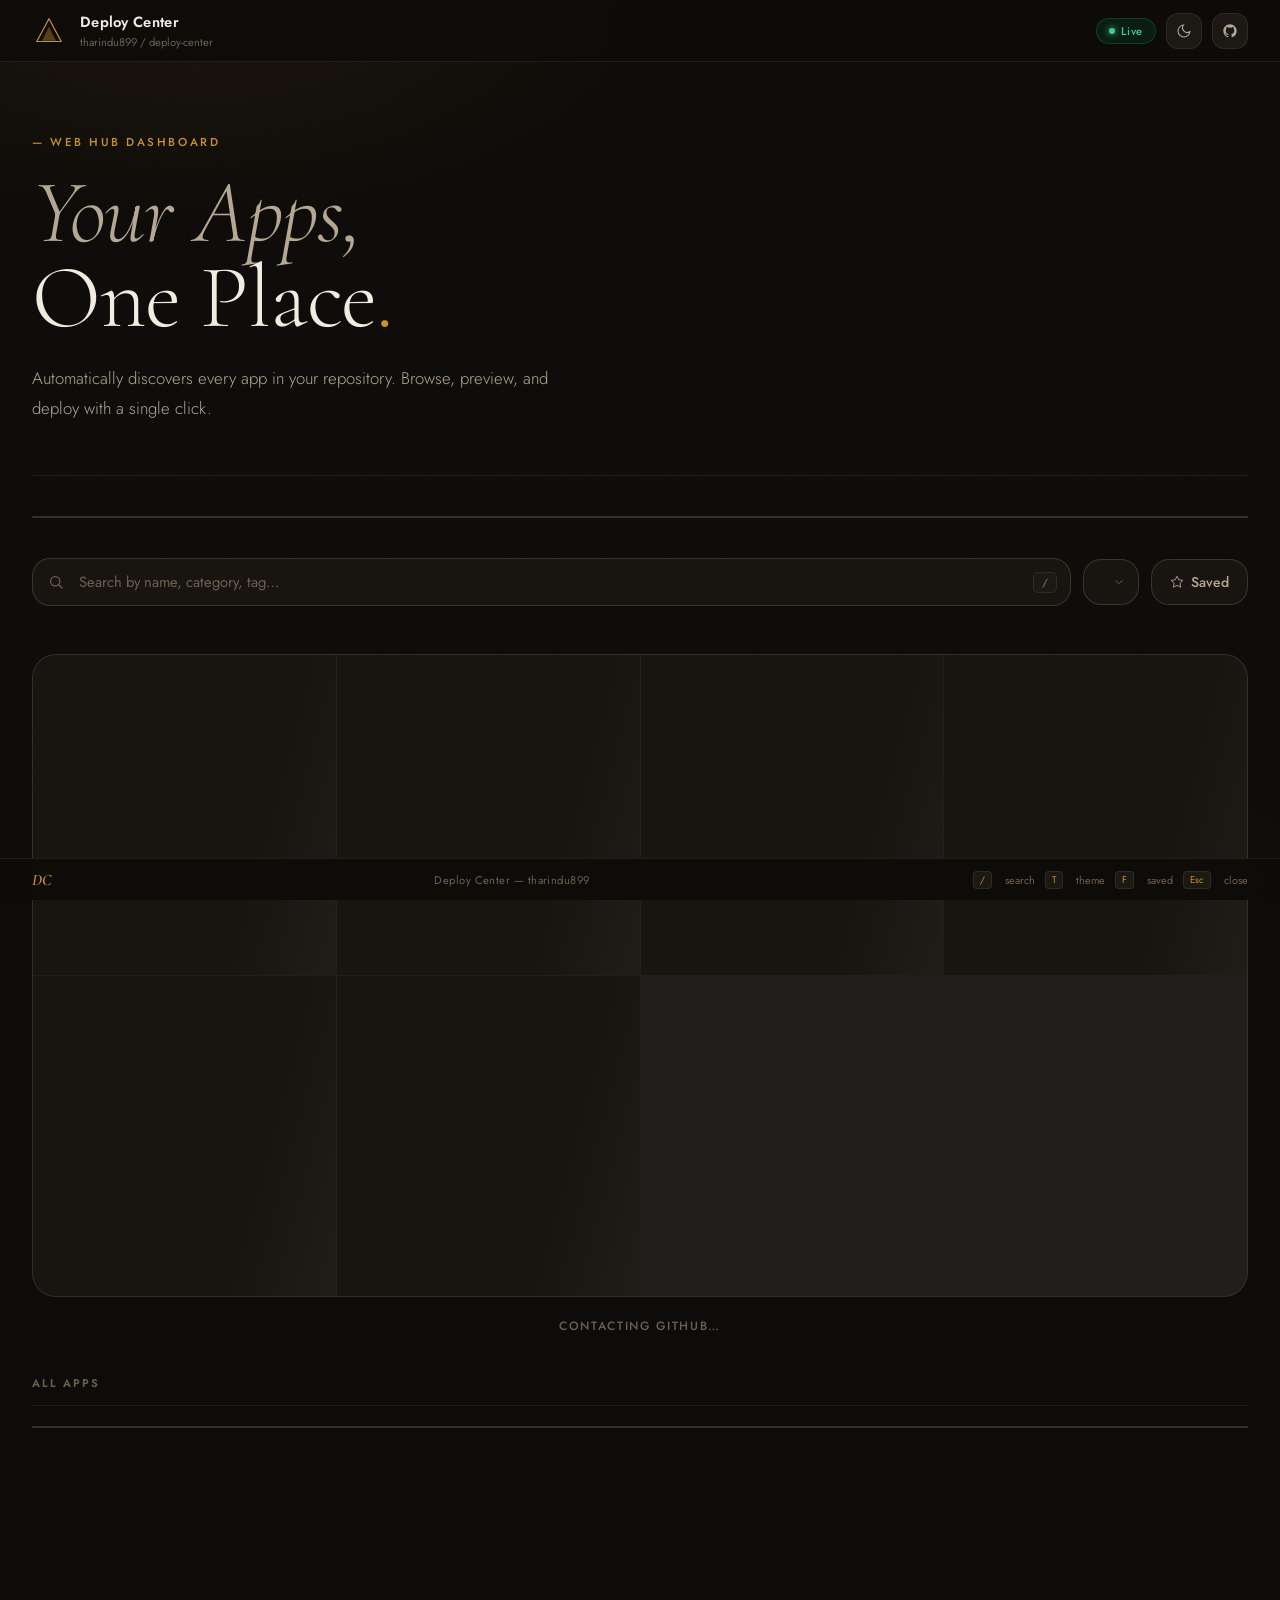
==== commit ce840e8f: "u ui" ====
--- a/index.html
+++ b/index.html
@@ -3,55 +3,47 @@
 <head>
   <meta charset="UTF-8" />
   <meta name="viewport" content="width=device-width, initial-scale=1, viewport-fit=cover" />
-  <meta name="theme-color" content="#050b18" />
-  <meta name="description" content="Deploy Center – Modern Web Hub Dashboard by tharindu899" />
-  <title>Deploy Center • Web Hub</title>
+  <meta name="theme-color" content="#0e0c0a" />
+  <meta name="description" content="Deploy Center — Premium Web Hub by tharindu899" />
+  <title>Deploy Center</title>
   <link rel="manifest" href="manifest.json" />
   <link rel="preconnect" href="https://fonts.googleapis.com" />
   <link rel="preconnect" href="https://fonts.gstatic.com" crossorigin />
-  <link href="https://fonts.googleapis.com/css2?family=Orbitron:wght@400;600;700;900&family=Outfit:wght@300;400;500;600&display=swap" rel="stylesheet" />
+  <link href="https://fonts.googleapis.com/css2?family=Cormorant+Garamond:ital,wght@0,300;0,400;0,600;0,700;1,300;1,600&family=Jost:wght@300;400;500;600&display=swap" rel="stylesheet" />
   <link rel="stylesheet" href="style.css" />
 </head>
 <body>
-
-  <!-- Background layers -->
-  <div class="bg-space"></div>
-  <div class="bg-grid"></div>
-  <div class="bg-scanlines"></div>
-  <div class="particles" id="particles"></div>
+  <div class="noise" aria-hidden="true"></div>
+  <div class="ambient" aria-hidden="true"></div>
 
   <!-- NAVBAR -->
-  <header class="topbar" id="topbar">
-    <div class="brand">
-      <div class="logo-mark">
-        <svg viewBox="0 0 48 48" fill="none" xmlns="http://www.w3.org/2000/svg">
-          <polygon points="24,4 44,36 4,36" fill="none" stroke="url(#lg1)" stroke-width="2.5"/>
-          <polygon points="24,14 36,34 12,34" fill="url(#lg2)" opacity=".3"/>
-          <defs>
-            <linearGradient id="lg1" x1="0" y1="0" x2="1" y2="1">
-              <stop stop-color="#00f5ff"/>
-              <stop offset="1" stop-color="#bf5af2"/>
-            </linearGradient>
-            <linearGradient id="lg2" x1="0" y1="0" x2="1" y2="1">
-              <stop stop-color="#00f5ff"/>
-              <stop offset="1" stop-color="#bf5af2"/>
-            </linearGradient>
-          </defs>
-        </svg>
-      </div>
-      <div class="brand-text">
-        <span class="brand-title">DEPLOY CENTER</span>
-        <span class="brand-sub">tharindu899 / deploy-center</span>
-      </div>
-    </div>
-
-    <div class="top-actions">
-      <button id="themeToggle" class="icon-btn" title="Toggle Theme (T)" aria-label="Toggle Theme">
-        <svg id="themeIcon" viewBox="0 0 24 24" fill="none" stroke="currentColor" stroke-width="2">
+  <header class="navbar" id="navbar">
+    <div class="nb-left">
+      <div class="nb-logo">
+        <svg viewBox="0 0 32 32" fill="none" aria-hidden="true">
+          <polygon points="16,2 30,28 2,28" fill="none" stroke="currentColor" stroke-width="1.4" stroke-linejoin="round"/>
+          <polygon points="16,11 24,27 8,27" fill="currentColor" opacity="0.4"/>
+        </svg>
+      </div>
+      <div>
+        <div class="nb-name">Deploy Center</div>
+        <div class="nb-slug">tharindu899 / deploy-center</div>
+      </div>
+    </div>
+    <div class="nb-right">
+      <span class="live-badge"><i class="live-dot"></i>Live</span>
+      <button id="themeToggle" class="nb-icon-btn" title="Toggle theme  T" aria-label="Toggle theme">
+        <svg id="iconMoon" viewBox="0 0 24 24" fill="none" stroke="currentColor" stroke-width="1.6">
           <path d="M21 12.79A9 9 0 1 1 11.21 3 7 7 0 0 0 21 12.79z"/>
         </svg>
+        <svg id="iconSun" viewBox="0 0 24 24" fill="none" stroke="currentColor" stroke-width="1.6" class="hidden">
+          <circle cx="12" cy="12" r="4.5"/><line x1="12" y1="2" x2="12" y2="4.5"/><line x1="12" y1="19.5" x2="12" y2="22"/>
+          <line x1="4.22" y1="4.22" x2="5.93" y2="5.93"/><line x1="18.07" y1="18.07" x2="19.78" y2="19.78"/>
+          <line x1="2" y1="12" x2="4.5" y2="12"/><line x1="19.5" y1="12" x2="22" y2="12"/>
+          <line x1="4.22" y1="19.78" x2="5.93" y2="18.07"/><line x1="18.07" y1="5.93" x2="19.78" y2="4.22"/>
+        </svg>
       </button>
-      <a class="icon-btn" href="https://github.com/tharindu899/deploy-center" target="_blank" rel="noopener" title="GitHub Repo" aria-label="GitHub">
+      <a class="nb-icon-btn" href="https://github.com/tharindu899/deploy-center" target="_blank" rel="noopener" aria-label="GitHub">
         <svg viewBox="0 0 24 24" fill="currentColor">
           <path d="M12 2C6.477 2 2 6.484 2 12.017c0 4.425 2.865 8.18 6.839 9.504.5.092.682-.217.682-.483 0-.237-.008-.868-.013-1.703-2.782.605-3.369-1.343-3.369-1.343-.454-1.158-1.11-1.466-1.11-1.466-.908-.62.069-.608.069-.608 1.003.07 1.531 1.032 1.531 1.032.892 1.53 2.341 1.088 2.91.832.092-.647.35-1.088.636-1.338-2.22-.253-4.555-1.113-4.555-4.951 0-1.093.39-1.988 1.029-2.688-.103-.253-.446-1.272.098-2.65 0 0 .84-.27 2.75 1.026A9.564 9.564 0 0 1 12 6.844a9.59 9.59 0 0 1 2.504.337c1.909-1.296 2.747-1.027 2.747-1.027.546 1.379.202 2.398.1 2.651.64.7 1.028 1.595 1.028 2.688 0 3.848-2.339 4.695-4.566 4.943.359.309.678.92.678 1.855 0 1.338-.012 2.419-.012 2.747 0 .268.18.58.688.482A10.02 10.02 0 0 0 22 12.017C22 6.484 17.522 2 12 2z"/>
         </svg>
@@ -59,203 +51,178 @@
     </div>
   </header>
 
-  <!-- HERO BANNER -->
-  <section class="hero">
-    <div class="hero-inner">
-      <div class="hero-badge"><span class="pulse-dot"></span> LIVE SYSTEM</div>
-      <h1 class="hero-title">WEB HUB<br><span class="gradient-text">COMMAND CENTER</span></h1>
-      <p class="hero-desc">Your personal app deployment dashboard. Auto-detected from GitHub — browse, preview, and launch.</p>
-    </div>
-    <div class="hero-visual">
-      <div class="orbit-ring ring1"></div>
-      <div class="orbit-ring ring2"></div>
-      <div class="orbit-ring ring3"></div>
-      <div class="orbit-dot dot1"></div>
-      <div class="orbit-dot dot2"></div>
-    </div>
+  <!-- MASTHEAD -->
+  <section class="masthead">
+    <div class="mast-content">
+      <p class="mast-eyebrow">— Web Hub Dashboard</p>
+      <h1 class="mast-heading">
+        <em>Your Apps,</em><br>One Place<span class="gold-stop">.</span>
+      </h1>
+      <p class="mast-sub">Automatically discovers every app in your repository. Browse, preview, and deploy with a single click.</p>
+    </div>
+    <hr class="mast-rule" />
   </section>
 
-  <main class="container">
-
-    <!-- STATS -->
-    <section class="stats-grid" id="stats" aria-label="Dashboard Statistics"></section>
+  <main class="main-wrap">
+
+    <!-- STATS BENTO -->
+    <section class="bento" id="stats" aria-label="Statistics"></section>
 
     <!-- TOOLBAR -->
-    <section class="toolbar" aria-label="Search and Filter">
+    <div class="toolbar">
       <div class="search-wrap">
-        <svg class="search-icon" viewBox="0 0 24 24" fill="none" stroke="currentColor" stroke-width="2">
-          <circle cx="11" cy="11" r="8"/><line x1="21" y1="21" x2="16.65" y2="16.65"/>
-        </svg>
-        <input id="searchInput" type="search" placeholder="Search apps, categories, tags…  [ / ]" autocomplete="off" spellcheck="false" />
-        <kbd class="shortcut-hint">/</kbd>
-        <ul id="suggestions" class="suggestions" role="listbox" aria-label="Search suggestions"></ul>
-      </div>
-      <div class="filter-group">
-        <select id="categoryFilter" aria-label="Filter by category">
-          <option value="all">⬡ All Categories</option>
-        </select>
-        <button id="favFilterBtn" class="filter-btn" title="Show Favorites Only" aria-pressed="false">
-          <svg viewBox="0 0 24 24" fill="none" stroke="currentColor" stroke-width="2">
-            <polygon points="12 2 15.09 8.26 22 9.27 17 14.14 18.18 21.02 12 17.77 5.82 21.02 7 14.14 2 9.27 8.91 8.26 12 2"/>
-          </svg>
-          Favorites
-        </button>
-      </div>
+        <svg class="s-icon" viewBox="0 0 20 20" fill="none" stroke="currentColor" stroke-width="1.5" aria-hidden="true">
+          <circle cx="8.5" cy="8.5" r="5.5"/><path d="M13 13l3.5 3.5" stroke-linecap="round"/>
+        </svg>
+        <input id="searchInput" type="search" placeholder="Search by name, category, tag…" autocomplete="off" />
+        <kbd class="search-kbd">/</kbd>
+        <ul id="suggestions" class="suggestions-box" role="listbox"></ul>
+      </div>
+      <select id="categoryFilter" aria-label="Category"></select>
+      <button id="favToggle" class="saved-btn" aria-pressed="false">
+        <svg viewBox="0 0 24 24" fill="none" stroke="currentColor" stroke-width="1.5">
+          <polygon points="12 2 15.09 8.26 22 9.27 17 14.14 18.18 21.02 12 17.77 5.82 21.02 7 14.14 2 9.27 8.91 8.26 12 2"/>
+        </svg>
+        Saved
+      </button>
+    </div>
+
+    <!-- LOADING -->
+    <div id="loadingState" class="loading-wrap">
+      <div class="skel-grid">
+        <div class="skel"></div><div class="skel"></div>
+        <div class="skel"></div><div class="skel"></div>
+        <div class="skel"></div><div class="skel"></div>
+      </div>
+      <p class="loading-msg" id="loaderMsg">Contacting GitHub…</p>
+    </div>
+
+    <!-- RECENT -->
+    <section id="recentSec" class="block hidden">
+      <div class="block-head">
+        <span class="block-tag">Recently Opened</span>
+        <span class="block-count" id="recentCount"></span>
+      </div>
+      <div id="recentRow" class="horizontal-row"></div>
     </section>
 
-    <!-- LOADING SKELETON -->
-    <div id="loadingState" class="loading-state">
-      <div class="skeleton-grid">
-        <div class="skeleton-card"></div>
-        <div class="skeleton-card"></div>
-        <div class="skeleton-card"></div>
-        <div class="skeleton-card"></div>
-      </div>
-      <div class="loading-text">
-        <span class="loading-label" id="loadingLabel">Scanning repositories…</span>
-        <div class="loading-bar"><div class="loading-fill" id="loadingFill"></div></div>
-      </div>
-    </div>
-
-    <!-- RECENT APPS -->
-    <section id="recentSection" class="section-block hidden" aria-label="Recently Opened Apps">
-      <div class="section-header">
-        <h2><span class="section-icon">⏱</span> Recent</h2>
-        <span class="section-count" id="recentCount"></span>
-      </div>
-      <div id="recentGrid" class="cards-grid horizontal-scroll"></div>
+    <!-- SAVED -->
+    <section id="savedSec" class="block hidden">
+      <div class="block-head">
+        <span class="block-tag">Saved</span>
+        <span class="block-count" id="savedCount"></span>
+      </div>
+      <div id="savedRow" class="horizontal-row"></div>
     </section>
 
-    <!-- FAVORITES -->
-    <section id="favSection" class="section-block hidden" aria-label="Favorite Apps">
-      <div class="section-header">
-        <h2><span class="section-icon">★</span> Favorites</h2>
-        <span class="section-count" id="favCount"></span>
-      </div>
-      <div id="favGrid" class="cards-grid horizontal-scroll"></div>
+    <!-- ALL APPS -->
+    <section class="block">
+      <div class="block-head">
+        <span class="block-tag">All Apps</span>
+        <span class="block-count" id="allCount"></span>
+      </div>
+      <div id="appsGrid" class="apps-grid"></div>
+      <div id="emptyState" class="empty-state hidden">
+        <span class="empty-glyph">∅</span>
+        <p>Nothing matched your search.</p>
+        <button class="empty-clear" onclick="document.getElementById('searchInput').value='';window._filter()">Clear</button>
+      </div>
     </section>
 
-    <!-- ALL APPS -->
-    <section class="section-block" aria-label="All Apps">
-      <div class="section-header">
-        <h2><span class="section-icon">⬡</span> All Apps</h2>
-        <span class="section-count" id="appsCount"></span>
-      </div>
-      <div id="appsGrid" class="cards-grid main-grid"></div>
-      <div id="emptyState" class="empty-state hidden">
-        <div class="empty-icon">⬡</div>
-        <p>No apps match your search.</p>
-        <button onclick="document.getElementById('searchInput').value=''; window.applyFilters();" class="btn-reset">Clear Search</button>
-      </div>
-    </section>
-
   </main>
 
-  <!-- FAB INSTALL BUTTON -->
-  <button id="installBtn" class="install-fab hidden" aria-label="Install App as PWA">
-    <svg viewBox="0 0 24 24" fill="none" stroke="currentColor" stroke-width="2">
-      <path d="M21 15v4a2 2 0 0 1-2 2H5a2 2 0 0 1-2-2v-4"/><polyline points="7 10 12 15 17 10"/><line x1="12" y1="15" x2="12" y2="3"/>
+  <!-- FOOTER -->
+  <footer class="site-footer">
+    <span class="footer-mark">DC</span>
+    <span class="footer-text">Deploy Center &mdash; tharindu899</span>
+    <div class="footer-keys">
+      <kbd>/</kbd>search
+      <kbd>T</kbd>theme
+      <kbd>F</kbd>saved
+      <kbd>Esc</kbd>close
+    </div>
+  </footer>
+
+  <!-- INSTALL FAB -->
+  <button id="installBtn" class="install-fab hidden" aria-label="Install PWA">
+    <svg viewBox="0 0 24 24" fill="none" stroke="currentColor" stroke-width="1.5">
+      <path d="M21 15v4a2 2 0 0 1-2 2H5a2 2 0 0 1-2-2v-4"/>
+      <polyline points="7 10 12 15 17 10"/><line x1="12" y1="15" x2="12" y2="3"/>
     </svg>
-    <span>Install</span>
+    Install
   </button>
 
-  <!-- KEYBOARD SHORTCUTS HINT -->
-  <div class="shortcuts-bar" id="shortcutsBar">
-    <span><kbd>/</kbd> Search</span>
-    <span><kbd>T</kbd> Theme</span>
-    <span><kbd>F</kbd> Favorites</span>
-    <span><kbd>Esc</kbd> Close</span>
-  </div>
-
   <!-- PREVIEW MODAL -->
-  <div id="previewModal" class="modal hidden" role="dialog" aria-modal="true" aria-labelledby="previewTitle">
-    <div class="modal-backdrop"></div>
+  <div id="previewModal" class="modal hidden" role="dialog" aria-modal="true">
+    <div class="modal-scrim" id="modalScrim"></div>
     <div class="modal-panel">
-      <div class="modal-header">
-        <div class="modal-title-wrap">
-          <span class="modal-chip" id="previewCategory"></span>
-          <h3 id="previewTitle">Preview</h3>
-        </div>
-        <div class="modal-controls">
-          <a id="previewOpenLink" class="btn-modal-open" target="_blank" rel="noopener">
-            <svg viewBox="0 0 24 24" fill="none" stroke="currentColor" stroke-width="2">
-              <path d="M18 13v6a2 2 0 0 1-2 2H5a2 2 0 0 1-2-2V8a2 2 0 0 1 2-2h6"/>
-              <polyline points="15 3 21 3 21 9"/><line x1="10" y1="14" x2="21" y2="3"/>
-            </svg>
+      <div class="modal-bar">
+        <div class="modal-info">
+          <span class="modal-badge" id="modalBadge"></span>
+          <span class="modal-title" id="previewTitle"></span>
+        </div>
+        <div class="modal-btns">
+          <a id="modalLink" class="modal-open" target="_blank" rel="noopener">
             Open
+            <svg viewBox="0 0 16 16" fill="none" stroke="currentColor" stroke-width="1.5"><path d="M3 8h10M9 4l4 4-4 4"/></svg>
           </a>
-          <button id="closeModal" class="btn-modal-close" aria-label="Close preview">
-            <svg viewBox="0 0 24 24" fill="none" stroke="currentColor" stroke-width="2">
+          <button id="closeModal" class="modal-x" aria-label="Close">
+            <svg viewBox="0 0 24 24" fill="none" stroke="currentColor" stroke-width="1.5">
               <line x1="18" y1="6" x2="6" y2="18"/><line x1="6" y1="6" x2="18" y2="18"/>
             </svg>
           </button>
         </div>
       </div>
-      <div class="modal-frame-wrap">
-        <div class="frame-loading" id="frameLoading">
-          <div class="frame-spinner"></div>
-          <span>Loading preview…</span>
-        </div>
-        <iframe id="previewFrame" loading="lazy" title="App Preview" sandbox="allow-scripts allow-same-origin allow-forms"></iframe>
+      <div class="modal-frame">
+        <div class="frame-loader" id="frameLoader">
+          <div class="frame-spin"></div>
+        </div>
+        <iframe id="previewFrame" title="Preview" sandbox="allow-scripts allow-same-origin allow-forms" loading="lazy"></iframe>
       </div>
     </div>
   </div>
 
-  <!-- APP CARD TEMPLATE -->
-  <template id="cardTemplate">
+  <!-- CARD TEMPLATE -->
+  <template id="cardTpl">
     <article class="app-card">
-      <div class="card-glow"></div>
-      <div class="card-thumb-wrap">
-        <img class="thumb" alt="" loading="lazy" />
-        <div class="thumb-overlay">
-          <button class="btn-preview-hover">
-            <svg viewBox="0 0 24 24" fill="none" stroke="currentColor" stroke-width="2">
-              <circle cx="12" cy="12" r="10"/><polygon points="10 8 16 12 10 16 10 8"/>
+      <div class="card-thumb">
+        <img class="thumb-img" alt="" loading="lazy" />
+        <div class="thumb-hover">
+          <button class="thumb-btn preview-btn-hover">
+            <svg viewBox="0 0 24 24" fill="none" stroke="currentColor" stroke-width="1.5">
+              <polygon points="5 3 19 12 5 21 5 3"/>
             </svg>
             Preview
           </button>
         </div>
-        <div class="card-category-chip category-chip"></div>
+        <span class="cat-pill"></span>
       </div>
       <div class="card-body">
-        <div class="title-row">
+        <div class="card-top">
           <h3 class="card-name"></h3>
-          <button class="fav-btn" title="Toggle favorite" aria-label="Toggle favorite">
-            <svg viewBox="0 0 24 24" fill="none" stroke="currentColor" stroke-width="2">
+          <button class="save-btn" aria-label="Save">
+            <svg viewBox="0 0 24 24" fill="none" stroke="currentColor" stroke-width="1.5">
               <polygon points="12 2 15.09 8.26 22 9.27 17 14.14 18.18 21.02 12 17.77 5.82 21.02 7 14.14 2 9.27 8.91 8.26 12 2"/>
             </svg>
           </button>
         </div>
         <p class="card-desc"></p>
         <div class="card-meta">
-          <div class="stars" aria-label="Rating"></div>
-          <span class="version-badge"></span>
-        </div>
-        <div class="visits-row">
-          <svg viewBox="0 0 24 24" fill="none" stroke="currentColor" stroke-width="2" class="visit-icon">
-            <path d="M1 12s4-8 11-8 11 8 11 8-4 8-11 8-11-8-11-8z"/><circle cx="12" cy="12" r="3"/>
-          </svg>
-          <span class="visits-label"></span>
+          <div class="stars-row">
+            <span class="stars"></span>
+            <span class="rating-val"></span>
+          </div>
+          <span class="visits"></span>
         </div>
         <div class="card-actions">
-          <a class="btn-open" target="_blank" rel="noopener">
-            <svg viewBox="0 0 24 24" fill="none" stroke="currentColor" stroke-width="2">
-              <path d="M18 13v6a2 2 0 0 1-2 2H5a2 2 0 0 1-2-2V8a2 2 0 0 1 2-2h6"/>
-              <polyline points="15 3 21 3 21 9"/><line x1="10" y1="14" x2="21" y2="3"/>
-            </svg>
-            Launch
-          </a>
-          <button class="btn-preview">
-            <svg viewBox="0 0 24 24" fill="none" stroke="currentColor" stroke-width="2">
-              <rect x="2" y="3" width="20" height="14" rx="2"/><line x1="8" y1="21" x2="16" y2="21"/><line x1="12" y1="17" x2="12" y2="21"/>
-            </svg>
-            Preview
-          </button>
-        </div>
+          <a class="btn-launch" target="_blank" rel="noopener">Launch</a>
+          <button class="btn-prev">Preview</button>
+        </div>
+        <div class="card-ver"></div>
       </div>
     </article>
   </template>
 
   <script src="script.js"></script>
 </body>
-</html>
+</html>
--- a/style.css
+++ b/style.css
@@ -1,936 +1,710 @@
-/* ============================================================
-   DEPLOY CENTER — Neon Command Center UI
-   ============================================================ */
-
-/* ── Google Fonts: Orbitron + Outfit ── */
-@import url('https://fonts.googleapis.com/css2?family=Orbitron:wght@400;600;700;900&family=Outfit:wght@300;400;500;600&display=swap');
-
-/* ── CSS Variables ── */
+/* ==========================================================
+   DEPLOY CENTER — style.css
+   Aesthetic: Luxury Carbon & Amber — Warm Editorial Dark
+   Fonts: Cormorant Garamond (display serif) + Jost (body sans)
+   ========================================================== */
+
+/* ── Google Fonts ── */
+@import url('https://fonts.googleapis.com/css2?family=Cormorant+Garamond:ital,wght@0,300;0,400;0,600;0,700;1,300;1,600&family=Jost:wght@300;400;500;600&display=swap');
+
+/* ── Variables ── */
 :root {
-  /* Space Dark Theme (default) */
-  --bg-deep:       #030810;
-  --bg-surface:    #070e1c;
-  --bg-card:       #0a1428;
-  --bg-card-hover: #0d1a36;
-  --bg-glass:      rgba(8, 18, 40, 0.7);
-
-  --text-primary:  #e8f4ff;
-  --text-secondary:#8ba5c8;
-  --text-muted:    #4a6380;
-
-  --cyan:     #00f5ff;
-  --violet:   #bf5af2;
-  --blue:     #2a7fff;
-  --green:    #00e5a0;
-  --amber:    #ffb830;
-  --red:      #ff4f7b;
-
-  --border:        rgba(0, 245, 255, 0.12);
-  --border-hover:  rgba(0, 245, 255, 0.35);
-
-  --glow-cyan:     0 0 20px rgba(0, 245, 255, 0.25), 0 0 40px rgba(0, 245, 255, 0.1);
-  --glow-violet:   0 0 20px rgba(191, 90, 242, 0.25), 0 0 40px rgba(191, 90, 242, 0.1);
-
-  --radius-sm: 8px;
-  --radius-md: 14px;
-  --radius-lg: 20px;
-  --radius-xl: 28px;
-
-  --font-display: 'Orbitron', monospace;
-  --font-body:    'Outfit', system-ui, sans-serif;
-
-  --transition: 0.25s cubic-bezier(0.4, 0, 0.2, 1);
-}
-
-/* ── Light Theme ── */
+  /* Warm charcoal palette */
+  --bg:          #0e0c0a;
+  --bg-1:        #141210;
+  --bg-2:        #1c1814;
+  --bg-3:        #252018;
+  --bg-card:     #181410;
+  --bg-card-h:   #201c16;
+
+  /* Text */
+  --text-1:  #f2ebe0;
+  --text-2:  #b4a892;
+  --text-3:  #6e6050;
+
+  /* Amber/Gold accent */
+  --gold:        #c9922a;
+  --gold-light:  #e8b84a;
+  --gold-pale:   #f5d98e;
+  --gold-dim:    rgba(201,146,42,0.18);
+  --gold-border: rgba(201,146,42,0.28);
+
+  /* Borders */
+  --border:     rgba(255,245,220,0.08);
+  --border-2:   rgba(255,245,220,0.14);
+
+  /* Typography */
+  --ff-display: 'Cormorant Garamond', Georgia, serif;
+  --ff-body:    'Jost', system-ui, sans-serif;
+
+  /* Spacing */
+  --r-sm:  6px;
+  --r-md:  12px;
+  --r-lg:  18px;
+  --r-xl:  24px;
+  --r-2xl: 32px;
+
+  /* Motion */
+  --ease: cubic-bezier(0.4, 0, 0.2, 1);
+  --dur:  0.22s;
+}
+
 :root.light {
-  --bg-deep:       #f0f4fb;
-  --bg-surface:    #e8eef9;
-  --bg-card:       #ffffff;
-  --bg-card-hover: #f7f9ff;
-  --bg-glass:      rgba(255, 255, 255, 0.85);
-
-  --text-primary:  #0e1a2d;
-  --text-secondary:#3a5070;
-  --text-muted:    #7a90a8;
-
-  --border:        rgba(42, 127, 255, 0.18);
-  --border-hover:  rgba(42, 127, 255, 0.45);
-
-  --glow-cyan:     0 0 20px rgba(42, 127, 255, 0.15);
-  --glow-violet:   0 0 20px rgba(191, 90, 242, 0.15);
-}
-
-/* ── Reset & Base ── */
+  --bg:      #f7f3ec;
+  --bg-1:    #eee8de;
+  --bg-2:    #e4dcd0;
+  --bg-3:    #d8cfc0;
+  --bg-card: #ffffff;
+  --bg-card-h: #fdf9f4;
+
+  --text-1: #1a140a;
+  --text-2: #5a4a30;
+  --text-3: #9a8060;
+
+  --border:   rgba(100,80,40,0.1);
+  --border-2: rgba(100,80,40,0.18);
+}
+
+/* ── Reset ── */
 *, *::before, *::after { box-sizing: border-box; margin: 0; padding: 0; }
 html { scroll-behavior: smooth; }
 body {
-  font-family: var(--font-body);
-  background: var(--bg-deep);
-  color: var(--text-primary);
+  font-family: var(--ff-body);
+  background: var(--bg);
+  color: var(--text-1);
   min-height: 100vh;
   overflow-x: hidden;
-  transition: background var(--transition), color var(--transition);
+  -webkit-font-smoothing: antialiased;
+  transition: background var(--dur) var(--ease), color var(--dur) var(--ease);
 }
 
 /* ── Scrollbar ── */
-::-webkit-scrollbar { width: 6px; height: 6px; }
-::-webkit-scrollbar-track { background: var(--bg-surface); }
-::-webkit-scrollbar-thumb { background: var(--border-hover); border-radius: 99px; }
-
-/* ── Background: Space ── */
-.bg-space {
-  position: fixed; inset: 0; z-index: -3;
+::-webkit-scrollbar { width: 5px; height: 5px; }
+::-webkit-scrollbar-track { background: transparent; }
+::-webkit-scrollbar-thumb { background: var(--border-2); border-radius: 99px; }
+
+/* ── Noise texture overlay ── */
+.noise {
+  position: fixed; inset: 0; z-index: 0; pointer-events: none;
+  background-image: url("data:image/svg+xml,%3Csvg viewBox='0 0 256 256' xmlns='http://www.w3.org/2000/svg'%3E%3Cfilter id='n'%3E%3CfeTurbulence type='fractalNoise' baseFrequency='0.9' numOctaves='4' stitchTiles='stitch'/%3E%3C/filter%3E%3Crect width='100%25' height='100%25' filter='url(%23n)' opacity='1'/%3E%3C/svg%3E");
+  opacity: 0.032;
+  mix-blend-mode: overlay;
+}
+
+/* ── Ambient warm light ── */
+.ambient {
+  position: fixed; inset: 0; z-index: 0; pointer-events: none;
   background:
-    radial-gradient(ellipse 80% 60% at 10% 0%, rgba(0,245,255,0.08) 0%, transparent 60%),
-    radial-gradient(ellipse 60% 50% at 90% 10%, rgba(191,90,242,0.1) 0%, transparent 55%),
-    radial-gradient(ellipse 50% 40% at 50% 100%, rgba(42,127,255,0.07) 0%, transparent 50%),
-    var(--bg-deep);
-  transition: background var(--transition);
-}
-
-/* ── Background: Grid ── */
-.bg-grid {
-  position: fixed; inset: 0; z-index: -2;
-  background-image:
-    linear-gradient(rgba(0,245,255,0.04) 1px, transparent 1px),
-    linear-gradient(90deg, rgba(0,245,255,0.04) 1px, transparent 1px);
-  background-size: 60px 60px;
-  mask-image: radial-gradient(ellipse 80% 80% at 50% 50%, black 30%, transparent 100%);
-}
-
-/* ── Background: Scanlines ── */
-.bg-scanlines {
-  position: fixed; inset: 0; z-index: -1; pointer-events: none;
-  background: repeating-linear-gradient(0deg, transparent, transparent 3px, rgba(0,0,0,0.08) 3px, rgba(0,0,0,0.08) 4px);
-  opacity: 0.4;
-}
-
-/* ── Particles ── */
-.particles {
-  position: fixed; inset: 0; z-index: -1; pointer-events: none;
+    radial-gradient(ellipse 60% 40% at 15% 0%, rgba(201,146,42,0.07) 0%, transparent 65%),
+    radial-gradient(ellipse 40% 30% at 85% 100%, rgba(180,120,20,0.06) 0%, transparent 55%);
+}
+
+/* ── Utility ── */
+.hidden { display: none !important; }
+
+/* ==========================================================
+   NAVBAR
+   ========================================================== */
+.navbar {
+  position: sticky; top: 0; z-index: 100;
+  height: 62px;
+  display: flex; align-items: center; justify-content: space-between;
+  padding: 0 32px;
+  background: rgba(14,12,10,0.92);
+  border-bottom: 1px solid var(--border);
+  backdrop-filter: blur(16px) saturate(160%);
+  transition: background var(--dur), border-color var(--dur);
+}
+:root.light .navbar { background: rgba(247,243,236,0.92); }
+
+.nb-left { display: flex; align-items: center; gap: 14px; }
+.nb-logo {
+  width: 34px; height: 34px;
+  display: flex; align-items: center; justify-content: center;
+  color: var(--gold);
+  flex-shrink: 0;
+}
+.nb-logo svg { width: 28px; height: 28px; }
+.nb-name {
+  font-family: var(--ff-body); font-weight: 600; font-size: 0.92rem;
+  letter-spacing: 0.02em; color: var(--text-1);
+}
+.nb-slug { font-size: 0.7rem; color: var(--text-3); font-weight: 400; margin-top: 1px; }
+
+.nb-right { display: flex; align-items: center; gap: 10px; }
+.live-badge {
+  display: flex; align-items: center; gap: 6px;
+  padding: 4px 12px;
+  background: rgba(0, 190, 100, 0.1);
+  border: 1px solid rgba(0, 190, 100, 0.22);
+  border-radius: 99px;
+  font-family: var(--ff-body); font-size: 0.7rem; font-weight: 500; letter-spacing: 0.06em;
+  color: #3ecf8e;
+}
+.live-dot {
+  display: block; width: 6px; height: 6px; border-radius: 50%;
+  background: #3ecf8e;
+  box-shadow: 0 0 7px #3ecf8e;
+  animation: livepulse 1.8s ease-in-out infinite;
+}
+@keyframes livepulse { 0%,100%{opacity:1} 50%{opacity:0.35} }
+
+.nb-icon-btn {
+  width: 36px; height: 36px;
+  display: flex; align-items: center; justify-content: center;
+  background: var(--bg-2);
+  border: 1px solid var(--border);
+  border-radius: var(--r-md);
+  color: var(--text-2);
+  cursor: pointer; text-decoration: none;
+  transition: all var(--dur) var(--ease);
+}
+.nb-icon-btn svg { width: 16px; height: 16px; }
+.nb-icon-btn:hover { border-color: var(--gold-border); color: var(--gold); }
+
+/* ==========================================================
+   MASTHEAD
+   ========================================================== */
+.masthead {
+  padding: 72px 32px 0;
+  max-width: 1320px; margin: 0 auto;
+  position: relative; z-index: 1;
+}
+.mast-content { max-width: 680px; }
+.mast-eyebrow {
+  font-family: var(--ff-body); font-size: 0.72rem; font-weight: 500;
+  letter-spacing: 0.22em; text-transform: uppercase;
+  color: var(--gold); margin-bottom: 20px;
+}
+.mast-heading {
+  font-family: var(--ff-display);
+  font-size: clamp(3.4rem, 7vw, 6.5rem);
+  font-weight: 300;
+  line-height: 0.95;
+  letter-spacing: -0.01em;
+  color: var(--text-1);
+  margin-bottom: 24px;
+}
+.mast-heading em { font-style: italic; color: var(--text-2); }
+.gold-stop { color: var(--gold); }
+.mast-sub {
+  font-family: var(--ff-body); font-size: 1.05rem; font-weight: 300;
+  color: var(--text-2); line-height: 1.75; max-width: 520px;
+}
+.mast-rule {
+  display: block;
+  border: none;
+  border-top: 1px solid var(--border);
+  margin: 52px 0 0;
+}
+
+/* ==========================================================
+   MAIN WRAP
+   ========================================================== */
+.main-wrap {
+  max-width: 1320px; margin: 0 auto;
+  padding: 40px 32px 120px;
+  position: relative; z-index: 1;
+}
+
+/* ==========================================================
+   BENTO STATS
+   ========================================================== */
+.bento {
+  display: grid;
+  grid-template-columns: repeat(5, 1fr);
+  gap: 1px;
+  background: var(--border);
+  border: 1px solid var(--border);
+  border-radius: var(--r-xl);
   overflow: hidden;
-}
-.particle {
-  position: absolute;
-  width: 2px; height: 2px;
-  border-radius: 50%;
-  background: var(--cyan);
-  opacity: 0;
-  animation: particle-float linear infinite;
-}
-@keyframes particle-float {
-  0%   { transform: translateY(100vh) translateX(0); opacity: 0; }
-  10%  { opacity: 0.7; }
-  90%  { opacity: 0.5; }
-  100% { transform: translateY(-20vh) translateX(40px); opacity: 0; }
-}
-
-/* ============================================================
-   TOPBAR
-   ============================================================ */
-.topbar {
-  position: sticky; top: 0; z-index: 100;
-  padding: 14px 24px;
-  display: flex; justify-content: space-between; align-items: center;
-  backdrop-filter: blur(20px) saturate(180%);
-  background: var(--bg-glass);
-  border-bottom: 1px solid var(--border);
-  transition: background var(--transition), border-color var(--transition);
-}
-
-.brand { display: flex; align-items: center; gap: 14px; }
-.logo-mark {
-  width: 42px; height: 42px;
-  display: flex; align-items: center; justify-content: center;
-  position: relative;
-  filter: drop-shadow(0 0 8px rgba(0,245,255,0.6));
-}
-.logo-mark svg { width: 38px; height: 38px; }
-.logo-mark::after {
+  margin-bottom: 40px;
+}
+.bento-cell {
+  background: var(--bg-card);
+  padding: 28px 24px;
+  transition: background var(--dur) var(--ease);
+  position: relative; overflow: hidden;
+}
+.bento-cell::after {
   content: '';
-  position: absolute; inset: -4px;
-  border-radius: 50%;
-  background: radial-gradient(circle, rgba(0,245,255,0.15), transparent 70%);
-  animation: logo-pulse 3s ease-in-out infinite;
-}
-@keyframes logo-pulse { 0%,100%{opacity:0.5;transform:scale(1)} 50%{opacity:1;transform:scale(1.1)} }
-
-.brand-text { display: flex; flex-direction: column; }
-.brand-title {
-  font-family: var(--font-display);
-  font-size: 0.9rem;
-  font-weight: 700;
-  letter-spacing: 0.15em;
-  color: var(--text-primary);
-}
-.brand-sub { font-size: 0.72rem; color: var(--text-muted); font-weight: 400; letter-spacing: 0.05em; }
-
-.top-actions { display: flex; gap: 8px; align-items: center; }
-.icon-btn {
-  width: 40px; height: 40px;
-  border: 1px solid var(--border);
-  border-radius: var(--radius-md);
-  background: var(--bg-glass);
-  color: var(--text-secondary);
-  cursor: pointer;
-  display: flex; align-items: center; justify-content: center;
-  transition: all var(--transition);
-  text-decoration: none;
-  backdrop-filter: blur(10px);
-}
-.icon-btn svg { width: 18px; height: 18px; }
-.icon-btn:hover {
-  border-color: var(--cyan);
-  color: var(--cyan);
-  box-shadow: var(--glow-cyan);
-  transform: translateY(-1px);
-}
-
-/* ============================================================
-   HERO
-   ============================================================ */
-.hero {
-  position: relative;
-  padding: 60px 24px 40px;
-  max-width: 1200px;
-  margin: 0 auto;
-  display: grid;
-  grid-template-columns: 1fr auto;
-  align-items: center;
-  gap: 40px;
-  overflow: hidden;
-}
-
-.hero-inner { max-width: 580px; }
-
-.hero-badge {
-  display: inline-flex; align-items: center; gap: 8px;
-  font-family: var(--font-display);
-  font-size: 0.65rem;
-  font-weight: 600;
-  letter-spacing: 0.2em;
-  color: var(--cyan);
-  background: rgba(0, 245, 255, 0.08);
-  border: 1px solid rgba(0, 245, 255, 0.2);
-  border-radius: 99px;
-  padding: 5px 14px;
-  margin-bottom: 20px;
-}
-.pulse-dot {
-  width: 7px; height: 7px;
-  border-radius: 50%;
-  background: var(--cyan);
-  box-shadow: 0 0 8px var(--cyan);
-  animation: pulse-dot 1.5s ease-in-out infinite;
-}
-@keyframes pulse-dot { 0%,100%{opacity:1;transform:scale(1)} 50%{opacity:0.4;transform:scale(0.7)} }
-
-.hero-title {
-  font-family: var(--font-display);
-  font-size: clamp(2rem, 5vw, 3.6rem);
-  font-weight: 900;
-  line-height: 1.05;
-  letter-spacing: 0.04em;
-  color: var(--text-primary);
-  margin-bottom: 16px;
-}
-.gradient-text {
-  background: linear-gradient(135deg, var(--cyan) 0%, var(--violet) 100%);
-  -webkit-background-clip: text;
-  -webkit-text-fill-color: transparent;
-  background-clip: text;
-  filter: drop-shadow(0 0 20px rgba(0,245,255,0.3));
-}
-.hero-desc {
-  font-size: 1.05rem;
-  font-weight: 300;
-  color: var(--text-secondary);
-  line-height: 1.7;
-  max-width: 480px;
-}
-
-/* Hero Visual: Orbit Rings */
-.hero-visual {
-  position: relative;
-  width: 220px; height: 220px;
-  flex-shrink: 0;
-}
-.orbit-ring {
-  position: absolute; border-radius: 50%;
-  border: 1px solid rgba(0,245,255,0.15);
-  animation: orbit-spin linear infinite;
-}
-.ring1 { inset: 0; animation-duration: 20s; }
-.ring2 { inset: 20px; animation-duration: 15s; animation-direction: reverse; border-color: rgba(191,90,242,0.15); }
-.ring3 { inset: 45px; animation-duration: 10s; border-color: rgba(42,127,255,0.2); }
-@keyframes orbit-spin { from{transform:rotate(0)} to{transform:rotate(360deg)} }
-
-.orbit-dot {
-  position: absolute;
-  width: 8px; height: 8px;
-  border-radius: 50%;
-  animation: orbit-dot-spin linear infinite;
-}
-.dot1 {
-  background: var(--cyan);
-  box-shadow: 0 0 12px var(--cyan);
-  top: 50%; left: 50%;
-  margin: -4px 0 0 -4px;
-  transform-origin: -106px 4px;
-  animation-duration: 8s;
-}
-.dot2 {
-  background: var(--violet);
-  box-shadow: 0 0 12px var(--violet);
-  top: 50%; left: 50%;
-  margin: -3px 0 0 -3px;
-  width: 6px; height: 6px;
-  transform-origin: -60px 3px;
-  animation-duration: 5s;
-  animation-direction: reverse;
-}
-@keyframes orbit-dot-spin { from{transform:rotate(0deg)} to{transform:rotate(360deg)} }
-
-/* ============================================================
-   CONTAINER & LAYOUT
-   ============================================================ */
-.container {
-  max-width: 1200px;
-  margin: 0 auto;
-  padding: 0 24px 120px;
-}
-
-/* ============================================================
-   STATS GRID
-   ============================================================ */
-.stats-grid {
-  display: grid;
-  grid-template-columns: repeat(auto-fit, minmax(160px, 1fr));
-  gap: 12px;
-  margin-bottom: 28px;
-}
-.stat-card {
-  position: relative;
-  background: var(--bg-card);
-  border: 1px solid var(--border);
-  border-radius: var(--radius-lg);
-  padding: 18px 20px;
-  overflow: hidden;
-  transition: all var(--transition);
-  cursor: default;
-}
-.stat-card::before {
-  content: '';
-  position: absolute; top: 0; left: 0; right: 0; height: 2px;
-  background: linear-gradient(90deg, var(--cyan), var(--violet));
-  opacity: 0;
-  transition: opacity var(--transition);
-}
-.stat-card:hover { border-color: var(--border-hover); transform: translateY(-3px); box-shadow: var(--glow-cyan); }
-.stat-card:hover::before { opacity: 1; }
-.stat-icon { font-size: 1.4rem; margin-bottom: 8px; display: block; }
-.stat-value {
-  font-family: var(--font-display);
-  font-size: 1.6rem;
-  font-weight: 700;
-  color: var(--text-primary);
-  line-height: 1;
-}
-.stat-label { font-size: 0.75rem; color: var(--text-muted); margin-top: 5px; font-weight: 500; letter-spacing: 0.05em; text-transform: uppercase; }
-
-/* ============================================================
+  position: absolute; bottom: 0; left: 24px; right: 24px; height: 2px;
+  background: linear-gradient(90deg, var(--gold), transparent);
+  transform: scaleX(0);
+  transform-origin: left;
+  transition: transform 0.4s var(--ease);
+}
+.bento-cell:hover { background: var(--bg-card-h); }
+.bento-cell:hover::after { transform: scaleX(1); }
+.bento-icon { font-size: 0.9rem; margin-bottom: 14px; color: var(--gold); opacity: 0.8; }
+.bento-val {
+  font-family: var(--ff-display);
+  font-size: 2.6rem; font-weight: 600; line-height: 1;
+  color: var(--text-1); margin-bottom: 6px;
+  letter-spacing: -0.02em;
+}
+.bento-label {
+  font-size: 0.7rem; font-weight: 500; letter-spacing: 0.12em;
+  text-transform: uppercase; color: var(--text-3);
+}
+
+/* ==========================================================
    TOOLBAR
-   ============================================================ */
+   ========================================================== */
 .toolbar {
-  display: grid;
-  grid-template-columns: 1fr auto;
-  gap: 12px;
-  margin-bottom: 32px;
-  align-items: center;
-}
-.filter-group { display: flex; gap: 8px; align-items: center; }
+  display: flex; align-items: center; gap: 12px;
+  margin-bottom: 48px; flex-wrap: wrap;
+}
 
 .search-wrap {
-  position: relative;
+  position: relative; flex: 1; min-width: 260px;
   display: flex; align-items: center;
 }
-.search-icon {
-  position: absolute; left: 16px;
-  width: 18px; height: 18px;
-  color: var(--text-muted);
-  pointer-events: none;
-}
-.shortcut-hint {
-  position: absolute; right: 14px;
-  font-family: var(--font-display);
-  font-size: 0.65rem;
-  color: var(--text-muted);
-  background: var(--bg-surface);
-  border: 1px solid var(--border);
-  border-radius: 5px;
-  padding: 2px 7px;
-  pointer-events: none;
-}
-
+.s-icon {
+  position: absolute; left: 16px; width: 17px; height: 17px;
+  color: var(--text-3); pointer-events: none; flex-shrink: 0;
+}
 #searchInput {
   width: 100%;
-  padding: 13px 48px;
+  padding: 12px 44px 12px 46px;
   background: var(--bg-card);
-  border: 1px solid var(--border);
-  border-radius: var(--radius-lg);
-  color: var(--text-primary);
-  font-family: var(--font-body);
-  font-size: 0.95rem;
-  font-weight: 400;
+  border: 1px solid var(--border-2);
+  border-radius: var(--r-lg);
+  color: var(--text-1); caret-color: var(--gold);
+  font-family: var(--ff-body); font-size: 0.92rem; font-weight: 400;
   outline: none;
-  transition: all var(--transition);
-}
-#searchInput::placeholder { color: var(--text-muted); }
+  transition: border-color var(--dur) var(--ease), box-shadow var(--dur) var(--ease);
+}
+#searchInput::placeholder { color: var(--text-3); }
 #searchInput:focus {
-  border-color: var(--cyan);
-  box-shadow: 0 0 0 3px rgba(0, 245, 255, 0.1), var(--glow-cyan);
-}
-
-.suggestions {
-  position: absolute; top: calc(100% + 6px); left: 0; right: 0;
+  border-color: var(--gold-border);
+  box-shadow: 0 0 0 3px var(--gold-dim);
+}
+.search-kbd {
+  position: absolute; right: 14px;
+  font-family: var(--ff-body); font-size: 0.65rem; font-weight: 600;
+  color: var(--text-3); background: var(--bg-2);
+  border: 1px solid var(--border); border-radius: 5px;
+  padding: 2px 8px; pointer-events: none; letter-spacing: 0.04em;
+}
+
+.suggestions-box {
+  position: absolute; top: calc(100% + 6px); left: 0; right: 0; z-index: 60;
   list-style: none;
   background: var(--bg-card);
-  border: 1px solid var(--border-hover);
-  border-radius: var(--radius-md);
+  border: 1px solid var(--gold-border);
+  border-radius: var(--r-lg);
   overflow: hidden;
-  z-index: 50;
-  box-shadow: 0 8px 32px rgba(0,0,0,0.4);
-}
-.suggestions:empty { display: none; }
-.suggestions li {
-  padding: 11px 18px;
-  cursor: pointer;
-  font-size: 0.9rem;
-  color: var(--text-secondary);
+  box-shadow: 0 16px 40px rgba(0,0,0,0.5);
+}
+.suggestions-box:empty { display: none; }
+.suggestions-box li {
+  padding: 11px 18px; cursor: pointer;
+  font-size: 0.9rem; color: var(--text-2);
   display: flex; align-items: center; gap: 10px;
-  transition: background var(--transition), color var(--transition);
-}
-.suggestions li::before { content: '→'; color: var(--cyan); font-size: 0.75rem; }
-.suggestions li:hover { background: rgba(0,245,255,0.06); color: var(--text-primary); }
+  transition: background var(--dur), color var(--dur);
+  border-bottom: 1px solid var(--border);
+}
+.suggestions-box li:last-child { border: none; }
+.suggestions-box li::before { content: '→'; color: var(--gold); font-size: 0.8rem; }
+.suggestions-box li:hover { background: var(--bg-card-h); color: var(--text-1); }
 
 #categoryFilter {
-  padding: 12px 18px;
+  padding: 12px 38px 12px 16px;
   background: var(--bg-card);
-  border: 1px solid var(--border);
-  border-radius: var(--radius-lg);
-  color: var(--text-primary);
-  font-family: var(--font-body);
-  font-size: 0.9rem;
-  outline: none;
-  cursor: pointer;
-  transition: all var(--transition);
-  appearance: none;
-  -webkit-appearance: none;
-  background-image: url("data:image/svg+xml,%3Csvg xmlns='http://www.w3.org/2000/svg' viewBox='0 0 24 24' fill='none' stroke='%238ba5c8' stroke-width='2'%3E%3Cpolyline points='6 9 12 15 18 9'/%3E%3C/svg%3E");
-  background-repeat: no-repeat;
-  background-position: right 14px center;
-  background-size: 16px;
-  padding-right: 42px;
-}
-#categoryFilter:focus { border-color: var(--violet); box-shadow: 0 0 0 3px rgba(191,90,242,0.1); }
-
-.filter-btn {
+  border: 1px solid var(--border-2);
+  border-radius: var(--r-lg);
+  color: var(--text-1);
+  font-family: var(--ff-body); font-size: 0.88rem; font-weight: 400;
+  outline: none; cursor: pointer;
+  appearance: none; -webkit-appearance: none;
+  background-image: url("data:image/svg+xml,%3Csvg xmlns='http://www.w3.org/2000/svg' viewBox='0 0 24 24' fill='none' stroke='%236e6050' stroke-width='1.5'%3E%3Cpolyline points='6 9 12 15 18 9'/%3E%3C/svg%3E");
+  background-repeat: no-repeat; background-position: right 12px center; background-size: 14px;
+  transition: border-color var(--dur);
+}
+#categoryFilter:focus { border-color: var(--gold-border); outline: none; }
+
+.saved-btn {
   display: flex; align-items: center; gap: 7px;
   padding: 12px 18px;
   background: var(--bg-card);
-  border: 1px solid var(--border);
-  border-radius: var(--radius-lg);
-  color: var(--text-secondary);
-  font-family: var(--font-body);
-  font-size: 0.9rem;
-  cursor: pointer;
-  transition: all var(--transition);
-  white-space: nowrap;
-}
-.filter-btn svg { width: 16px; height: 16px; }
-.filter-btn:hover, .filter-btn[aria-pressed="true"] {
-  border-color: var(--amber);
-  color: var(--amber);
-  box-shadow: 0 0 12px rgba(255,184,48,0.2);
-}
-.filter-btn[aria-pressed="true"] svg { fill: var(--amber); }
-
-/* ============================================================
-   LOADING STATE
-   ============================================================ */
-.loading-state { padding: 20px 0; }
-.skeleton-grid {
+  border: 1px solid var(--border-2);
+  border-radius: var(--r-lg);
+  color: var(--text-2);
+  font-family: var(--ff-body); font-size: 0.88rem; font-weight: 500;
+  cursor: pointer; white-space: nowrap;
+  transition: all var(--dur) var(--ease);
+}
+.saved-btn svg { width: 14px; height: 14px; }
+.saved-btn:hover, .saved-btn[aria-pressed="true"] {
+  border-color: var(--gold-border); color: var(--gold-light);
+  background: var(--gold-dim);
+}
+.saved-btn[aria-pressed="true"] svg { fill: var(--gold-light); }
+
+/* ==========================================================
+   LOADING SKELETONS
+   ========================================================== */
+.loading-wrap { padding-bottom: 40px; }
+.skel-grid {
   display: grid;
-  grid-template-columns: repeat(auto-fill, minmax(280px, 1fr));
-  gap: 16px;
-  margin-bottom: 24px;
-}
-.skeleton-card {
-  height: 320px;
+  grid-template-columns: repeat(auto-fill, minmax(290px, 1fr));
+  gap: 1px; background: var(--border);
+  border: 1px solid var(--border); border-radius: var(--r-xl); overflow: hidden;
+  margin-bottom: 20px;
+}
+.skel {
+  height: 320px; background: var(--bg-card);
+  background: linear-gradient(105deg, var(--bg-card) 40%, var(--bg-card-h) 55%, var(--bg-card) 70%);
+  background-size: 200% 100%;
+  animation: skelanim 1.6s ease infinite;
+}
+@keyframes skelanim { 0%{background-position:200% 0} 100%{background-position:-200% 0} }
+.loading-msg {
+  text-align: center; font-size: 0.75rem; letter-spacing: 0.14em;
+  text-transform: uppercase; color: var(--text-3); font-weight: 500;
+}
+
+/* ==========================================================
+   SECTION BLOCKS
+   ========================================================== */
+.block { margin-bottom: 52px; }
+.block-head {
+  display: flex; align-items: baseline; gap: 14px;
+  margin-bottom: 20px; padding-bottom: 14px;
+  border-bottom: 1px solid var(--border);
+}
+.block-tag {
+  font-family: var(--ff-body); font-size: 0.7rem; font-weight: 600;
+  letter-spacing: 0.18em; text-transform: uppercase; color: var(--text-3);
+}
+.block-count {
+  font-family: var(--ff-display); font-style: italic;
+  font-size: 1.05rem; color: var(--gold);
+}
+
+/* Horizontal scroll rows */
+.horizontal-row {
+  display: grid;
+  grid-auto-flow: column;
+  grid-auto-columns: 270px;
+  gap: 1px; background: var(--border);
+  border: 1px solid var(--border); border-radius: var(--r-xl); overflow: hidden;
+  overflow-x: auto;
+  scrollbar-width: thin;
+}
+
+/* Main apps grid */
+.apps-grid {
+  display: grid;
+  grid-template-columns: repeat(auto-fill, minmax(290px, 1fr));
+  gap: 1px; background: var(--border);
+  border: 1px solid var(--border); border-radius: var(--r-xl); overflow: hidden;
+}
+
+/* ==========================================================
+   APP CARD
+   ========================================================== */
+.app-card {
   background: var(--bg-card);
-  border: 1px solid var(--border);
-  border-radius: var(--radius-xl);
-  background: linear-gradient(90deg, var(--bg-card) 25%, var(--bg-card-hover) 50%, var(--bg-card) 75%);
-  background-size: 200% 100%;
-  animation: shimmer 1.5s infinite;
-}
-@keyframes shimmer { 0%{background-position:200% 0} 100%{background-position:-200% 0} }
-
-.loading-text { text-align: center; }
-.loading-label {
-  font-family: var(--font-display);
-  font-size: 0.75rem;
-  letter-spacing: 0.15em;
-  color: var(--cyan);
+  display: flex; flex-direction: column;
+  transition: background var(--dur) var(--ease);
+  opacity: 0; transform: translateY(14px);
+  animation: cardin 0.45s var(--ease) forwards;
+  cursor: default;
+  position: relative;
+}
+@keyframes cardin { to { opacity: 1; transform: none; } }
+.app-card:nth-child(1){animation-delay:.04s}.app-card:nth-child(2){animation-delay:.08s}
+.app-card:nth-child(3){animation-delay:.12s}.app-card:nth-child(4){animation-delay:.16s}
+.app-card:nth-child(5){animation-delay:.20s}.app-card:nth-child(6){animation-delay:.24s}
+.app-card:nth-child(7){animation-delay:.28s}.app-card:nth-child(8){animation-delay:.32s}
+
+.app-card:hover { background: var(--bg-card-h); }
+
+/* ── Thumbnail ── */
+.card-thumb {
+  position: relative; overflow: hidden;
+  aspect-ratio: 16/9;
+  background: var(--bg-2);
+  flex-shrink: 0;
+}
+.thumb-img {
+  width: 100%; height: 100%; object-fit: cover;
+  transition: transform 0.5s var(--ease);
   display: block;
-  margin-bottom: 10px;
-}
-.loading-bar {
-  width: 200px; height: 3px;
-  background: var(--border);
-  border-radius: 99px;
-  margin: 0 auto;
-  overflow: hidden;
-}
-.loading-fill {
-  height: 100%;
-  width: 40%;
-  background: linear-gradient(90deg, var(--cyan), var(--violet));
-  border-radius: 99px;
-  animation: loading-progress 1.5s ease-in-out infinite;
-}
-@keyframes loading-progress { 0%{margin-left:-40%} 100%{margin-left:140%} }
-
-/* ============================================================
-   SECTION BLOCKS
-   ============================================================ */
-.section-block { margin-bottom: 40px; }
-.section-header {
-  display: flex; align-items: center; justify-content: space-between;
-  margin-bottom: 18px;
-}
-.section-header h2 {
-  font-family: var(--font-display);
-  font-size: 0.85rem;
-  font-weight: 600;
-  letter-spacing: 0.12em;
-  color: var(--text-secondary);
-  text-transform: uppercase;
-  display: flex; align-items: center; gap: 8px;
-}
-.section-icon { color: var(--cyan); }
-.section-count {
-  font-family: var(--font-display);
-  font-size: 0.7rem;
-  color: var(--text-muted);
-  background: var(--bg-card);
-  border: 1px solid var(--border);
-  border-radius: 99px;
-  padding: 3px 11px;
-  letter-spacing: 0.1em;
-}
-
-.cards-grid { display: grid; gap: 16px; }
-.main-grid { grid-template-columns: repeat(auto-fill, minmax(280px, 1fr)); }
-
-.horizontal-scroll {
-  grid-template-columns: none;
-  grid-auto-flow: column;
-  grid-auto-columns: 260px;
-  overflow-x: auto;
-  padding-bottom: 8px;
-  scrollbar-width: thin;
-}
-
-/* ============================================================
-   APP CARD
-   ============================================================ */
-.app-card {
-  position: relative;
-  background: var(--bg-card);
-  border: 1px solid var(--border);
-  border-radius: var(--radius-xl);
-  overflow: hidden;
-  transition: all 0.3s cubic-bezier(0.4, 0, 0.2, 1);
-  opacity: 0;
-  transform: translateY(20px);
-  animation: card-in 0.5s cubic-bezier(0.4, 0, 0.2, 1) forwards;
-}
-@keyframes card-in { to { opacity: 1; transform: none; } }
-.app-card:nth-child(1){ animation-delay: 0.05s; }
-.app-card:nth-child(2){ animation-delay: 0.1s; }
-.app-card:nth-child(3){ animation-delay: 0.15s; }
-.app-card:nth-child(4){ animation-delay: 0.2s; }
-.app-card:nth-child(5){ animation-delay: 0.25s; }
-.app-card:nth-child(6){ animation-delay: 0.3s; }
-.app-card:nth-child(7){ animation-delay: 0.35s; }
-.app-card:nth-child(8){ animation-delay: 0.4s; }
-
-.card-glow {
-  position: absolute; inset: -1px;
-  border-radius: var(--radius-xl);
-  background: linear-gradient(135deg, rgba(0,245,255,0.15), transparent 40%, rgba(191,90,242,0.1));
-  opacity: 0;
-  transition: opacity var(--transition);
-  pointer-events: none;
-}
-.app-card:hover {
-  border-color: var(--border-hover);
-  transform: translateY(-6px);
-  box-shadow: 0 20px 60px rgba(0,0,0,0.4), var(--glow-cyan);
-}
-.app-card:hover .card-glow { opacity: 1; }
-
-.card-thumb-wrap {
-  position: relative; overflow: hidden;
-  height: 150px;
-}
-.thumb {
-  width: 100%; height: 100%;
-  object-fit: cover;
-  transition: transform 0.4s ease;
-}
-.app-card:hover .thumb { transform: scale(1.06); }
-
-.thumb-overlay {
+}
+.app-card:hover .thumb-img { transform: scale(1.05); }
+
+.thumb-hover {
   position: absolute; inset: 0;
-  background: rgba(3,8,16,0.7);
+  background: rgba(14,12,10,0.72);
   display: flex; align-items: center; justify-content: center;
   opacity: 0;
-  transition: opacity var(--transition);
-}
-.app-card:hover .thumb-overlay { opacity: 1; }
-
-.btn-preview-hover {
+  transition: opacity 0.3s var(--ease);
+}
+.app-card:hover .thumb-hover { opacity: 1; }
+.thumb-btn {
   display: flex; align-items: center; gap: 8px;
-  padding: 10px 20px;
-  background: rgba(0,245,255,0.15);
-  border: 1px solid rgba(0,245,255,0.4);
+  padding: 9px 20px;
+  background: var(--gold-dim);
+  border: 1px solid var(--gold-border);
   border-radius: 99px;
-  color: var(--cyan);
-  font-family: var(--font-body);
-  font-size: 0.85rem;
-  font-weight: 500;
+  color: var(--gold-light);
+  font-family: var(--ff-body); font-size: 0.82rem; font-weight: 500;
   cursor: pointer;
-  transition: all var(--transition);
-  transform: translateY(8px);
-  transition: all 0.3s ease;
-}
-.app-card:hover .btn-preview-hover { transform: none; }
-.btn-preview-hover:hover { background: rgba(0,245,255,0.25); }
-.btn-preview-hover svg { width: 16px; height: 16px; }
-
-.card-category-chip {
+  transform: translateY(6px);
+  transition: all 0.3s var(--ease);
+}
+.app-card:hover .thumb-btn { transform: none; }
+.thumb-btn svg { width: 14px; height: 14px; }
+.thumb-btn:hover { background: rgba(201,146,42,0.28); }
+
+.cat-pill {
   position: absolute; top: 10px; left: 10px;
-  font-size: 0.65rem;
-  font-weight: 600;
-  letter-spacing: 0.08em;
-  text-transform: uppercase;
-  padding: 3px 10px;
-  border-radius: 99px;
-  backdrop-filter: blur(8px);
-  border: 1px solid;
-}
-/* Category color variants */
-.cat-finance    { background: rgba(0,229,160,0.15); color: var(--green);  border-color: rgba(0,229,160,0.3); }
-.cat-entertainment { background: rgba(255,79,123,0.15); color: var(--red);   border-color: rgba(255,79,123,0.3); }
-.cat-tools      { background: rgba(0,245,255,0.15); color: var(--cyan);   border-color: rgba(0,245,255,0.3); }
-.cat-utilities  { background: rgba(191,90,242,0.15); color: var(--violet); border-color: rgba(191,90,242,0.3); }
-.cat-productivity { background: rgba(255,184,48,0.15); color: var(--amber); border-color: rgba(255,184,48,0.3); }
-.cat-default    { background: rgba(138,165,200,0.15); color: var(--text-secondary); border-color: rgba(138,165,200,0.3); }
-
-.card-body { padding: 14px 16px 16px; }
-.title-row { display: flex; justify-content: space-between; align-items: flex-start; margin-bottom: 6px; }
-.card-name {
-  font-family: var(--font-display);
-  font-size: 0.85rem;
-  font-weight: 600;
-  letter-spacing: 0.05em;
-  color: var(--text-primary);
-  line-height: 1.3;
-  flex: 1;
-}
-.fav-btn {
-  width: 32px; height: 32px; flex-shrink: 0;
-  display: flex; align-items: center; justify-content: center;
-  background: none;
-  border: 1px solid transparent;
-  border-radius: var(--radius-sm);
-  color: var(--text-muted);
-  cursor: pointer;
-  transition: all var(--transition);
-}
-.fav-btn svg { width: 14px; height: 14px; }
-.fav-btn:hover { color: var(--amber); border-color: rgba(255,184,48,0.3); }
-.fav-btn.is-fav { color: var(--amber); }
-.fav-btn.is-fav svg { fill: var(--amber); }
-
-.card-desc { font-size: 0.82rem; color: var(--text-secondary); line-height: 1.5; margin-bottom: 10px; min-height: 36px; }
-
-.card-meta { display: flex; align-items: center; justify-content: space-between; margin-bottom: 8px; }
-.stars { font-size: 0.75rem; color: var(--amber); letter-spacing: 0.05em; }
-.version-badge {
-  font-family: var(--font-display);
-  font-size: 0.6rem;
-  color: var(--text-muted);
-  background: var(--bg-surface);
-  border: 1px solid var(--border);
-  border-radius: 5px;
-  padding: 2px 7px;
-}
-
-.visits-row {
-  display: flex; align-items: center; gap: 5px;
-  margin-bottom: 12px;
-}
-.visit-icon { width: 12px; height: 12px; color: var(--text-muted); }
-.visits-label { font-size: 0.75rem; color: var(--text-muted); }
-
-.card-actions { display: flex; gap: 8px; }
-.btn-open, .btn-preview {
-  flex: 1;
-  display: flex; align-items: center; justify-content: center; gap: 6px;
-  padding: 9px 12px;
-  border-radius: var(--radius-md);
-  font-family: var(--font-body);
-  font-size: 0.8rem;
-  font-weight: 600;
-  cursor: pointer;
-  transition: all var(--transition);
-  text-decoration: none;
-}
-.btn-open svg, .btn-preview svg { width: 13px; height: 13px; }
-.btn-open {
-  background: linear-gradient(135deg, rgba(0,245,255,0.2), rgba(42,127,255,0.2));
-  border: 1px solid rgba(0,245,255,0.35);
-  color: var(--cyan);
-}
-.btn-open:hover {
-  background: linear-gradient(135deg, rgba(0,245,255,0.3), rgba(42,127,255,0.3));
-  box-shadow: 0 4px 20px rgba(0,245,255,0.2);
-  transform: translateY(-1px);
-}
-.btn-preview {
-  background: rgba(191,90,242,0.12);
-  border: 1px solid rgba(191,90,242,0.25);
-  color: var(--violet);
-}
-.btn-preview:hover {
-  background: rgba(191,90,242,0.2);
-  box-shadow: 0 4px 20px rgba(191,90,242,0.2);
-  transform: translateY(-1px);
-}
-
-/* ============================================================
-   EMPTY STATE
-   ============================================================ */
-.empty-state {
-  text-align: center;
-  padding: 60px 20px;
-  color: var(--text-muted);
-}
-.empty-icon {
-  font-size: 3rem;
-  display: block;
-  margin-bottom: 16px;
-  opacity: 0.3;
-}
-.empty-state p { margin-bottom: 20px; font-size: 0.95rem; }
-.btn-reset {
-  padding: 10px 24px;
-  background: var(--bg-card);
-  border: 1px solid var(--border-hover);
-  border-radius: var(--radius-md);
-  color: var(--cyan);
-  font-family: var(--font-body);
-  font-size: 0.85rem;
-  cursor: pointer;
-  transition: all var(--transition);
-}
-.btn-reset:hover { background: rgba(0,245,255,0.08); }
-
-/* ============================================================
-   INSTALL FAB
-   ============================================================ */
-.install-fab {
-  position: fixed;
-  right: 20px;
-  bottom: calc(20px + env(safe-area-inset-bottom));
-  z-index: 90;
-  display: flex; align-items: center; gap: 8px;
-  padding: 13px 20px;
-  background: linear-gradient(135deg, var(--cyan), var(--blue));
-  border: none;
-  border-radius: 99px;
-  color: #050b18;
-  font-family: var(--font-display);
-  font-size: 0.75rem;
-  font-weight: 700;
-  letter-spacing: 0.1em;
-  cursor: pointer;
-  box-shadow: 0 8px 32px rgba(0,245,255,0.4);
-  transition: all var(--transition);
-  text-transform: uppercase;
-}
-.install-fab svg { width: 16px; height: 16px; }
-.install-fab:hover { transform: translateY(-3px); box-shadow: 0 12px 40px rgba(0,245,255,0.5); }
-
-/* ============================================================
-   SHORTCUTS BAR
-   ============================================================ */
-.shortcuts-bar {
-  position: fixed;
-  bottom: 0; left: 0; right: 0;
-  z-index: 80;
-  display: flex; align-items: center; justify-content: center; gap: 24px;
-  padding: 10px 20px;
-  padding-bottom: calc(10px + env(safe-area-inset-bottom));
-  background: var(--bg-glass);
-  backdrop-filter: blur(14px);
-  border-top: 1px solid var(--border);
-  font-size: 0.72rem;
-  color: var(--text-muted);
-  font-family: var(--font-body);
-}
-.shortcuts-bar kbd {
-  display: inline-block;
-  background: var(--bg-card);
-  border: 1px solid var(--border);
-  border-radius: 4px;
-  padding: 1px 6px;
-  font-family: var(--font-display);
-  font-size: 0.6rem;
-  color: var(--cyan);
-  margin-right: 4px;
-}
-
-/* ============================================================
-   MODAL
-   ============================================================ */
-.modal {
-  position: fixed; inset: 0;
-  z-index: 200;
-  display: flex; align-items: center; justify-content: center;
-  padding: 16px;
-}
-.modal-backdrop {
-  position: absolute; inset: 0;
-  background: rgba(3, 8, 16, 0.88);
-  backdrop-filter: blur(6px);
-}
-.modal-panel {
-  position: relative;
-  width: min(1100px, 100%);
-  height: min(88vh, 900px);
-  background: var(--bg-card);
-  border: 1px solid var(--border-hover);
-  border-radius: var(--radius-xl);
-  overflow: hidden;
-  display: flex; flex-direction: column;
-  box-shadow: 0 40px 80px rgba(0,0,0,0.6), var(--glow-cyan);
-  animation: modal-in 0.3s cubic-bezier(0.4, 0, 0.2, 1);
-}
-@keyframes modal-in { from{opacity:0;transform:scale(0.96) translateY(10px)} to{opacity:1;transform:none} }
-
-.modal-header {
-  display: flex; align-items: center; justify-content: space-between;
-  padding: 16px 20px;
-  border-bottom: 1px solid var(--border);
-  flex-shrink: 0;
-  background: var(--bg-surface);
-}
-.modal-title-wrap { display: flex; align-items: center; gap: 12px; }
-.modal-chip {
-  font-size: 0.65rem; font-weight: 600;
+  font-family: var(--ff-body); font-size: 0.62rem; font-weight: 600;
   letter-spacing: 0.1em; text-transform: uppercase;
   padding: 3px 10px; border-radius: 99px;
-  background: rgba(0,245,255,0.1); color: var(--cyan); border: 1px solid rgba(0,245,255,0.25);
-}
-#previewTitle {
-  font-family: var(--font-display);
-  font-size: 0.85rem;
-  font-weight: 600;
-  letter-spacing: 0.06em;
-  color: var(--text-primary);
-}
-
-.modal-controls { display: flex; align-items: center; gap: 10px; }
-.btn-modal-open {
-  display: flex; align-items: center; gap: 6px;
-  padding: 8px 16px;
-  background: rgba(0,245,255,0.1);
-  border: 1px solid rgba(0,245,255,0.3);
-  border-radius: var(--radius-md);
-  color: var(--cyan);
-  font-family: var(--font-body);
-  font-size: 0.82rem;
-  font-weight: 500;
-  text-decoration: none;
-  transition: all var(--transition);
-}
-.btn-modal-open svg { width: 13px; height: 13px; }
-.btn-modal-open:hover { background: rgba(0,245,255,0.18); }
-.btn-modal-close {
+  backdrop-filter: blur(6px);
+  border: 1px solid;
+}
+/* category colours */
+.c-finance       { background: rgba(0,200,120,0.14); color:#40d9a0; border-color:rgba(0,200,120,0.28); }
+.c-entertainment { background: rgba(230,80,100,0.14); color:#f0728a; border-color:rgba(230,80,100,0.28); }
+.c-tools         { background: rgba(90,160,255,0.14); color:#88b8ff; border-color:rgba(90,160,255,0.28); }
+.c-utilities     { background: rgba(200,160,60,0.16); color:#e8c060; border-color:rgba(200,160,60,0.3); }
+.c-productivity  { background: rgba(180,100,240,0.14); color:#c888f8; border-color:rgba(180,100,240,0.28); }
+.c-default       { background: rgba(180,168,146,0.12); color:#b4a892; border-color:rgba(180,168,146,0.22); }
+
+/* ── Card Body ── */
+.card-body {
+  padding: 18px 20px 20px;
+  display: flex; flex-direction: column; gap: 0; flex: 1;
+}
+.card-top {
+  display: flex; align-items: flex-start; justify-content: space-between;
+  margin-bottom: 8px;
+}
+.card-name {
+  font-family: var(--ff-display); font-size: 1.2rem; font-weight: 600;
+  line-height: 1.25; color: var(--text-1); flex: 1;
+  letter-spacing: 0.01em;
+}
+.save-btn {
+  width: 30px; height: 30px; flex-shrink: 0; margin-top: -2px;
+  display: flex; align-items: center; justify-content: center;
+  background: transparent; border: 1px solid transparent; border-radius: var(--r-sm);
+  color: var(--text-3); cursor: pointer;
+  transition: all var(--dur) var(--ease);
+}
+.save-btn svg { width: 13px; height: 13px; }
+.save-btn:hover { color: var(--gold-light); border-color: var(--gold-border); }
+.save-btn.saved { color: var(--gold-light); }
+.save-btn.saved svg { fill: var(--gold-light); stroke: var(--gold-light); }
+
+.card-desc {
+  font-size: 0.83rem; font-weight: 300; line-height: 1.6;
+  color: var(--text-2); margin-bottom: 14px; min-height: 40px;
+  flex: 1;
+}
+.card-meta {
+  display: flex; align-items: center; justify-content: space-between;
+  margin-bottom: 14px;
+}
+.stars-row { display: flex; align-items: center; gap: 5px; }
+.stars { font-size: 0.72rem; color: var(--gold); letter-spacing: 0.06em; }
+.rating-val { font-size: 0.72rem; color: var(--text-3); font-weight: 500; }
+.visits { font-size: 0.7rem; color: var(--text-3); font-weight: 400; letter-spacing: 0.04em; }
+
+.card-actions { display: flex; gap: 8px; margin-bottom: 12px; }
+.btn-launch, .btn-prev {
+  flex: 1; display: flex; align-items: center; justify-content: center; gap: 5px;
+  padding: 9px 12px; border-radius: var(--r-md);
+  font-family: var(--ff-body); font-size: 0.8rem; font-weight: 500;
+  cursor: pointer; text-decoration: none;
+  transition: all var(--dur) var(--ease);
+}
+.btn-launch {
+  background: var(--gold);
+  border: none; color: #0e0c0a; font-weight: 600;
+}
+.btn-launch:hover { background: var(--gold-light); transform: translateY(-1px); }
+.btn-prev {
+  background: transparent;
+  border: 1px solid var(--border-2); color: var(--text-2);
+}
+.btn-prev:hover { border-color: var(--gold-border); color: var(--gold-light); }
+
+.card-ver {
+  font-size: 0.65rem; color: var(--text-3); letter-spacing: 0.08em;
+  font-weight: 400; text-transform: uppercase;
+}
+
+/* ==========================================================
+   EMPTY STATE
+   ========================================================== */
+.empty-state {
+  padding: 80px 20px; text-align: center;
+}
+.empty-glyph {
+  display: block; font-family: var(--ff-display); font-size: 4rem; font-weight: 300;
+  color: var(--text-3); margin-bottom: 16px; opacity: 0.5;
+}
+.empty-state p { font-size: 0.95rem; color: var(--text-3); margin-bottom: 20px; }
+.empty-clear {
+  padding: 9px 24px; background: var(--bg-card);
+  border: 1px solid var(--border-2); border-radius: var(--r-lg);
+  color: var(--gold); font-family: var(--ff-body); font-size: 0.85rem; font-weight: 500;
+  cursor: pointer; transition: all var(--dur);
+}
+.empty-clear:hover { border-color: var(--gold-border); background: var(--gold-dim); }
+
+/* ==========================================================
+   INSTALL FAB
+   ========================================================== */
+.install-fab {
+  position: fixed; bottom: calc(20px + env(safe-area-inset-bottom)); right: 20px; z-index: 90;
+  display: flex; align-items: center; gap: 8px;
+  padding: 12px 20px;
+  background: var(--gold); border: none; border-radius: 99px;
+  color: #0e0c0a;
+  font-family: var(--ff-body); font-size: 0.8rem; font-weight: 600; letter-spacing: 0.06em;
+  cursor: pointer; text-transform: uppercase;
+  box-shadow: 0 8px 28px rgba(201,146,42,0.45);
+  transition: all var(--dur) var(--ease);
+}
+.install-fab svg { width: 15px; height: 15px; }
+.install-fab:hover { background: var(--gold-light); transform: translateY(-2px); box-shadow: 0 12px 36px rgba(201,146,42,0.55); }
+
+/* ==========================================================
+   FOOTER
+   ========================================================== */
+.site-footer {
+  position: fixed; bottom: 0; left: 0; right: 0; z-index: 50;
+  height: 42px; padding-bottom: env(safe-area-inset-bottom);
+  display: flex; align-items: center; justify-content: space-between; gap: 16px;
+  padding-left: 32px; padding-right: 32px;
+  background: rgba(14,12,10,0.95);
+  border-top: 1px solid var(--border);
+  backdrop-filter: blur(12px);
+}
+:root.light .site-footer { background: rgba(247,243,236,0.95); }
+.footer-mark {
+  font-family: var(--ff-display); font-style: italic; font-size: 1rem;
+  font-weight: 600; color: var(--gold); flex-shrink: 0;
+}
+.footer-text { font-size: 0.7rem; color: var(--text-3); font-weight: 400; letter-spacing: 0.04em; }
+.footer-keys { display: flex; align-items: center; gap: 10px; font-size: 0.68rem; color: var(--text-3); }
+.footer-keys kbd {
+  font-family: var(--ff-body); font-size: 0.6rem;
+  background: var(--bg-2); border: 1px solid var(--border);
+  border-radius: 4px; padding: 1px 6px; color: var(--gold); margin-right: 3px;
+}
+
+/* ==========================================================
+   MODAL
+   ========================================================== */
+.modal {
+  position: fixed; inset: 0; z-index: 200;
+  display: flex; align-items: flex-end; justify-content: center;
+  padding: 0;
+}
+.modal.hidden { display: none !important; }
+.modal-scrim {
+  position: absolute; inset: 0;
+  background: rgba(8,6,4,0.85); backdrop-filter: blur(4px);
+  cursor: pointer; border: none;
+}
+.modal-panel {
+  position: relative; z-index: 1;
+  width: 100%; max-width: 1200px;
+  height: 90vh;
+  background: var(--bg-card);
+  border: 1px solid var(--border-2);
+  border-bottom: none;
+  border-radius: var(--r-2xl) var(--r-2xl) 0 0;
+  display: flex; flex-direction: column; overflow: hidden;
+  box-shadow: 0 -20px 80px rgba(0,0,0,0.7);
+  animation: sheetin 0.35s var(--ease);
+}
+@keyframes sheetin { from{transform:translateY(40px);opacity:0} to{transform:none;opacity:1} }
+
+.modal-bar {
+  display: flex; align-items: center; justify-content: space-between;
+  padding: 16px 24px;
+  border-bottom: 1px solid var(--border);
+  flex-shrink: 0; background: var(--bg-1);
+}
+.modal-info { display: flex; align-items: center; gap: 12px; }
+.modal-badge {
+  font-family: var(--ff-body); font-size: 0.62rem; font-weight: 600;
+  letter-spacing: 0.1em; text-transform: uppercase;
+  padding: 3px 10px; border-radius: 99px;
+  background: var(--gold-dim); color: var(--gold-light); border: 1px solid var(--gold-border);
+}
+.modal-title {
+  font-family: var(--ff-display); font-size: 1.05rem; font-weight: 600;
+  color: var(--text-1); letter-spacing: 0.02em;
+}
+.modal-btns { display: flex; gap: 10px; align-items: center; }
+.modal-open {
+  display: flex; align-items: center; gap: 7px;
+  padding: 8px 18px;
+  background: var(--gold); border: none; border-radius: var(--r-md);
+  color: #0e0c0a; font-family: var(--ff-body); font-size: 0.82rem; font-weight: 600;
+  text-decoration: none; cursor: pointer;
+  transition: background var(--dur);
+}
+.modal-open svg { width: 13px; height: 13px; }
+.modal-open:hover { background: var(--gold-light); }
+.modal-x {
+  width: 36px; height: 36px; display: flex; align-items: center; justify-content: center;
+  background: var(--bg-2); border: 1px solid var(--border);
+  border-radius: var(--r-md); color: var(--text-2); cursor: pointer;
+  transition: all var(--dur);
+}
+.modal-x svg { width: 14px; height: 14px; }
+.modal-x:hover { border-color: var(--border-2); color: var(--text-1); }
+
+.modal-frame { flex: 1; position: relative; background: white; overflow: hidden; }
+.frame-loader {
+  position: absolute; inset: 0; background: var(--bg-card);
+  display: flex; align-items: center; justify-content: center; z-index: 2;
+}
+.frame-spin {
   width: 36px; height: 36px;
-  display: flex; align-items: center; justify-content: center;
-  background: rgba(255,79,123,0.1);
-  border: 1px solid rgba(255,79,123,0.3);
-  border-radius: var(--radius-md);
-  color: var(--red);
-  cursor: pointer;
-  transition: all var(--transition);
-}
-.btn-modal-close svg { width: 14px; height: 14px; }
-.btn-modal-close:hover { background: rgba(255,79,123,0.2); }
-
-.modal-frame-wrap {
-  flex: 1; position: relative;
-  background: white;
-  overflow: hidden;
-}
-.frame-loading {
-  position: absolute; inset: 0;
-  background: var(--bg-card);
-  display: flex; flex-direction: column; align-items: center; justify-content: center; gap: 16px;
-  z-index: 5;
-}
-.frame-spinner {
-  width: 40px; height: 40px;
-  border: 2px solid var(--border);
-  border-top-color: var(--cyan);
+  border: 2px solid var(--border-2);
+  border-top-color: var(--gold);
   border-radius: 50%;
-  animation: spin 0.8s linear infinite;
+  animation: spin 0.7s linear infinite;
 }
 @keyframes spin { to { transform: rotate(360deg); } }
-.frame-loading span { font-family: var(--font-display); font-size: 0.7rem; letter-spacing: 0.15em; color: var(--text-muted); }
 #previewFrame { width: 100%; height: 100%; border: none; }
 
-/* ============================================================
-   UTILITIES
-   ============================================================ */
-.hidden { display: none !important; }
-
-/* ============================================================
+/* ==========================================================
    RESPONSIVE
-   ============================================================ */
-@media (max-width: 768px) {
-  .hero { grid-template-columns: 1fr; gap: 20px; padding: 32px 20px 24px; }
-  .hero-visual { display: none; }
-  .hero-title { font-size: 2rem; }
-  .toolbar { grid-template-columns: 1fr; }
-  .filter-group { grid-column: 1; }
-  .stats-grid { grid-template-columns: repeat(2, 1fr); }
-  .main-grid { grid-template-columns: 1fr; }
-  .shortcut-hint { display: none; }
-  .shortcuts-bar { display: none; }
-  .container { padding: 0 16px 80px; }
-  .topbar { padding: 12px 16px; }
-}
-@media (max-width: 420px) {
-  .stats-grid { grid-template-columns: repeat(2, 1fr); }
-  .brand-sub { display: none; }
+   ========================================================== */
+@media (max-width: 900px) {
+  .bento { grid-template-columns: repeat(3, 1fr); }
+  .bento-cell:nth-child(4), .bento-cell:nth-child(5) { display: none; }
+}
+@media (max-width: 640px) {
+  .navbar { padding: 0 16px; }
+  .nb-slug, .live-badge { display: none; }
+  .masthead { padding: 40px 16px 0; }
+  .mast-heading { font-size: 3rem; }
+  .main-wrap { padding: 28px 16px 100px; }
+  .bento { grid-template-columns: repeat(2, 1fr); }
+  .bento-cell:nth-child(4) { display: block; }
+  .bento-cell:nth-child(5) { display: none; }
+  .toolbar { flex-wrap: wrap; }
+  .search-wrap { min-width: unset; width: 100%; flex: unset; }
+  .search-kbd { display: none; }
+  .apps-grid { grid-template-columns: 1fr; }
+  .footer-keys { display: none; }
+  .footer-text { display: none; }
+  .modal-panel { height: 92vh; }
 }
 @media (prefers-reduced-motion: reduce) {
-  *, *::before, *::after { animation-duration: 0.01ms !important; transition-duration: 0.01ms !important; }
-}
+  *, *::before, *::after { animation: none !important; transition-duration: 0.01ms !important; }
+}
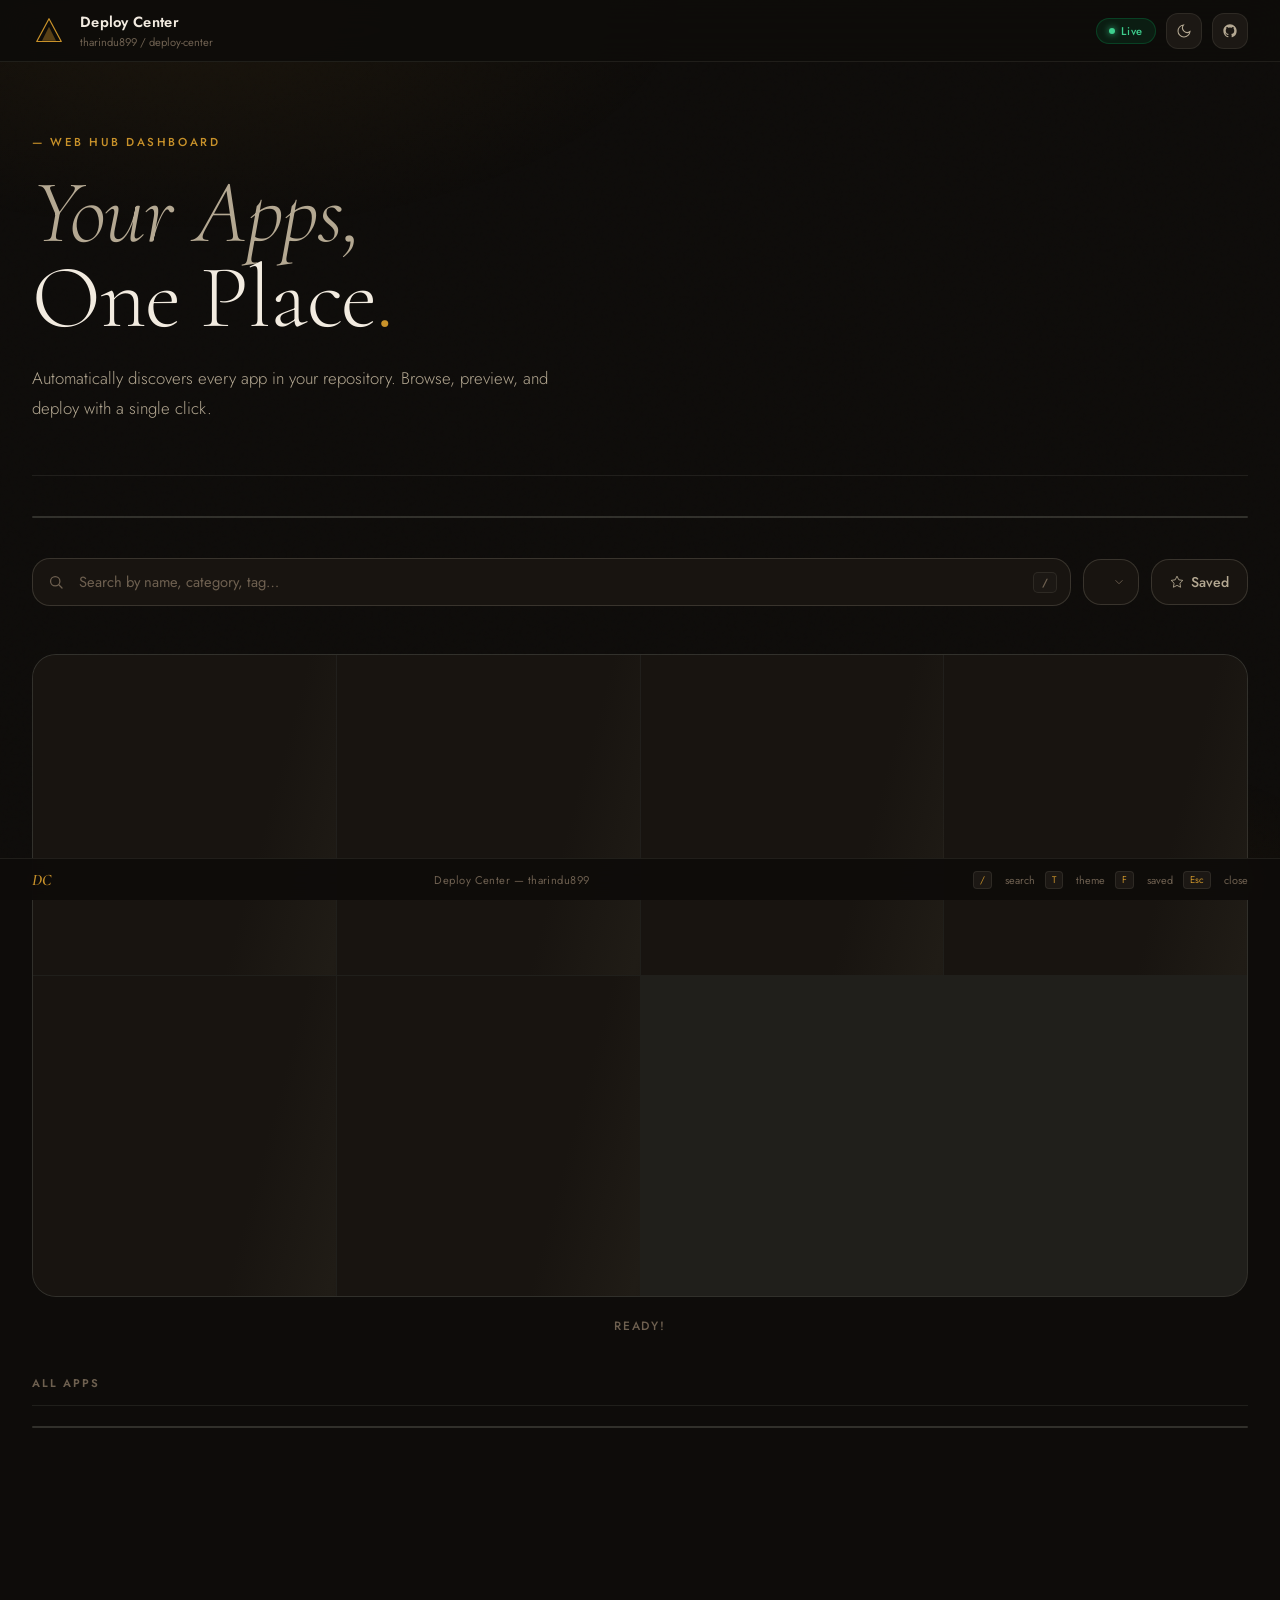
==== commit 4e7ae9de: "Add beautiful SVG app icon and wire favicon links" ====
--- a/index.html
+++ b/index.html
@@ -7,6 +7,8 @@
   <meta name="description" content="Deploy Center — Premium Web Hub by tharindu899" />
   <title>Deploy Center</title>
   <link rel="manifest" href="manifest.json" />
+  <link rel="icon" type="image/svg+xml" href="assets/logo.svg" />
+  <link rel="apple-touch-icon" href="assets/logo.svg" />
   <link rel="preconnect" href="https://fonts.googleapis.com" />
   <link rel="preconnect" href="https://fonts.gstatic.com" crossorigin />
   <link href="https://fonts.googleapis.com/css2?family=Cormorant+Garamond:ital,wght@0,300;0,400;0,600;0,700;1,300;1,600&family=Jost:wght@300;400;500;600&display=swap" rel="stylesheet" />
